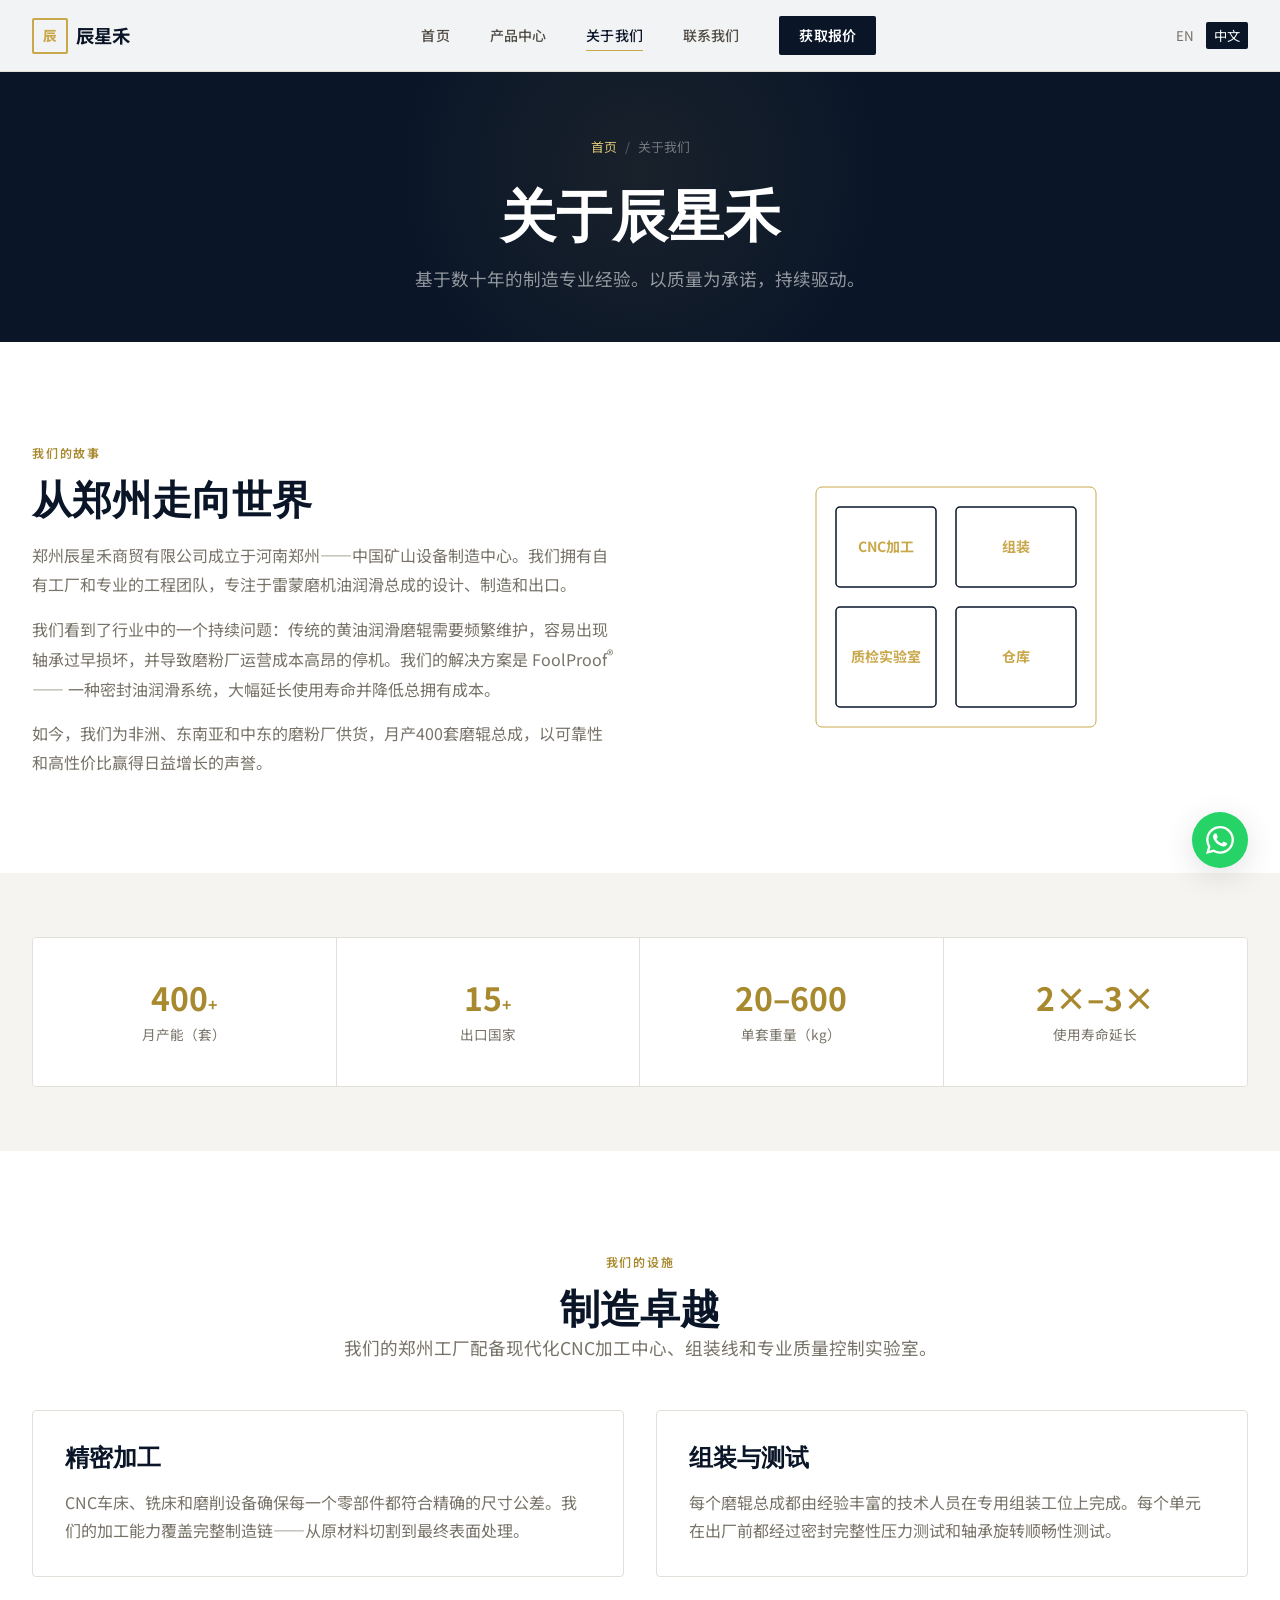
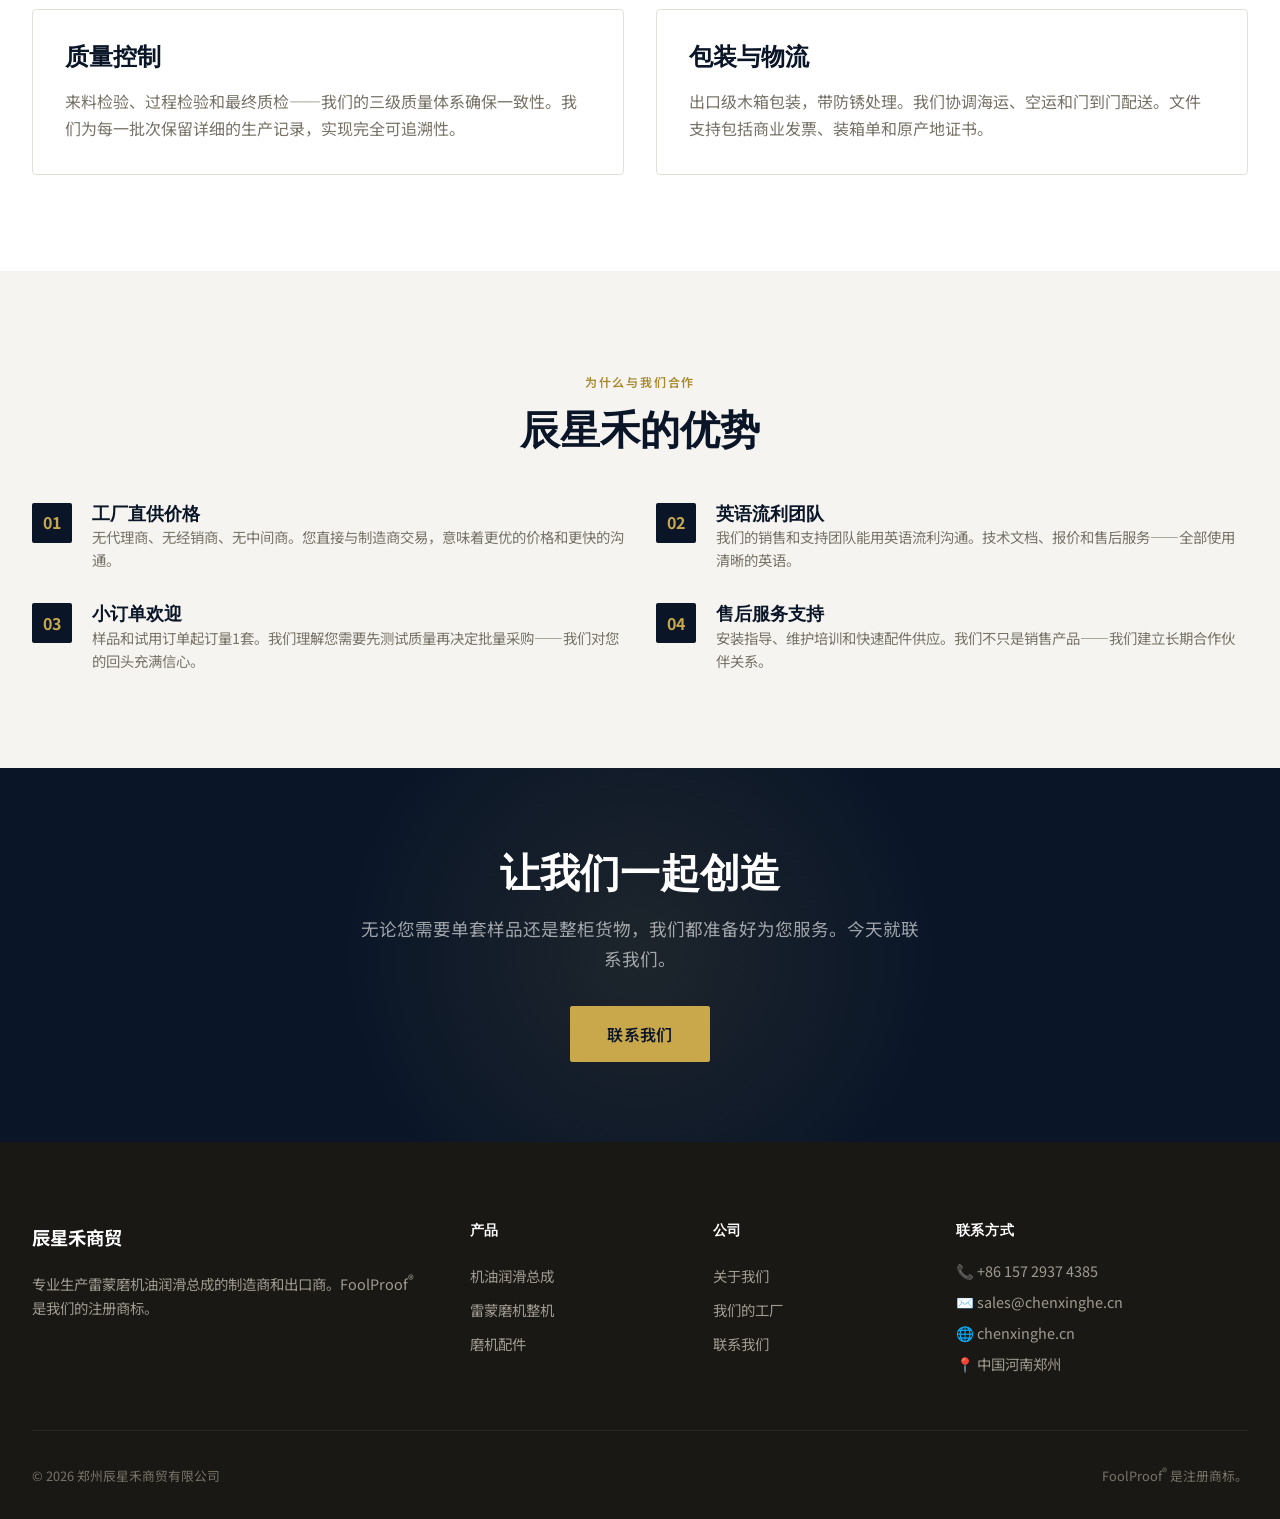
==== about-zh.html @ 680ea19e "Add Chinese versions (4 pages), fix product names, fix lang-switch links" ====
<!DOCTYPE html>
<html lang="zh-CN">
<head>
  <meta charset="UTF-8">
  <meta name="viewport" content="width=device-width, initial-scale=1.0">
  <meta name="description" content="关于郑州辰星禾商贸有限公司 — FoolProof®雷蒙磨机油润滑总成制造商。了解我们的工厂、质量控制和出口能力。">
  <meta name="keywords" content="雷蒙磨配件厂家中国,机油润滑总成工厂,郑州矿山设备">
  <link rel="canonical" href="https://chenxinghe.cn/about.html">
  <title>关于我们 — 郑州辰星禾商贸有限公司 | FoolProof® 制造商</title>
  <link rel="stylesheet" href="css/style.css">
  <link rel="preconnect" href="https://fonts.googleapis.com">
  <link href="https://fonts.googleapis.com/css2?family=Noto+Sans+SC:wght@400;500;600;700;800&display=swap" rel="stylesheet">
  <link rel="icon" type="image/svg+xml" href="data:image/svg+xml,%3Csvg xmlns='http://www.w3.org/2000/svg' viewBox='0 0 32 32'%3E%3Crect width='32' height='32' rx='4' fill='%230a1628'/%3E%3Ctext x='16' y='22' text-anchor='middle' fill='%23c9a84c' font-size='18' font-weight='bold'%3E%E8%BE%B0%3C/text%3E%3C/svg%3E">
  <style>
    body { font-family: 'Noto Sans SC', 'PingFang SC', 'Microsoft YaHei', sans-serif; }
  </style>
</head>
<body>

  <header class="header" id="header">
    <div class="container">
      <a href="index-zh.html" class="logo">
        <span class="logo-icon">辰</span>
        辰星禾
      </a>
      <nav class="nav" id="nav">
        <a href="index-zh.html">首页</a>
        <a href="products-zh.html">产品中心</a>
        <a href="about-zh.html" class="active">关于我们</a>
        <a href="contact-zh.html">联系我们</a>
        <a href="contact-zh.html" class="nav-cta">获取报价</a>
      </nav>
      <div class="lang-switch">
        <button onclick="location.href='about.html'">EN</button>
        <button class="active" onclick="location.href='about-zh.html'">中文</button>
      </div>
      <button class="mobile-toggle" id="mobileToggle" aria-label="菜单">
        <span></span><span></span><span></span>
      </button>
    </div>
  </header>

  <div class="mobile-nav" id="mobileNav">
    <a href="index-zh.html">首页</a>
    <a href="products-zh.html">产品中心</a>
    <a href="about-zh.html">关于我们</a>
    <a href="contact-zh.html">联系我们</a>
    <a href="contact-zh.html" style="color: var(--color-gold-dark); font-weight: 700;">获取报价 →</a>
  </div>

  <!-- Page Header -->
  <section class="page-header">
    <div class="container">
      <div class="breadcrumb">
        <a href="index-zh.html">首页</a> <span>/</span> 关于我们
      </div>
      <h1>关于辰星禾</h1>
      <p>基于数十年的制造专业经验。以质量为承诺，持续驱动。</p>
    </div>
  </section>

  <!-- Company Story -->
  <section class="section">
    <div class="container">
      <div class="grid grid-2 gap-12" style="align-items: center;">
        <div class="fade-in">
          <span class="section-label">我们的故事</span>
          <h2>从郑州走向世界</h2>
          <p style="color: var(--color-gray-500); line-height: 1.8; margin: 1rem 0;">
            郑州辰星禾商贸有限公司成立于河南郑州——中国矿山设备制造中心。我们拥有自有工厂和专业的工程团队，专注于雷蒙磨机油润滑总成的设计、制造和出口。
          </p>
          <p style="color: var(--color-gray-500); line-height: 1.8; margin-bottom: 1rem;">
            我们看到了行业中的一个持续问题：传统的黄油润滑磨辊需要频繁维护，容易出现轴承过早损坏，并导致磨粉厂运营成本高昂的停机。我们的解决方案是 FoolProof<sup>®</sup> —— 一种密封油润滑系统，大幅延长使用寿命并降低总拥有成本。
          </p>
          <p style="color: var(--color-gray-500); line-height: 1.8;">
            如今，我们为非洲、东南亚和中东的磨粉厂供货，月产400套磨辊总成，以可靠性和高性价比赢得日益增长的声誉。
          </p>
        </div>
        <div class="fade-in" style="display: flex; justify-content: center;">
          <svg width="360" height="320" viewBox="0 0 360 320" fill="none" xmlns="http://www.w3.org/2000/svg">
            <rect x="40" y="40" width="280" height="240" rx="6" stroke="#c9a84c" stroke-width="1" fill="none"/>
            <rect x="60" y="60" width="100" height="80" rx="4" stroke="#0a1628" stroke-width="1.5" fill="none"/>
            <rect x="180" y="60" width="120" height="80" rx="4" stroke="#0a1628" stroke-width="1.5" fill="none"/>
            <rect x="60" y="160" width="100" height="100" rx="4" stroke="#0a1628" stroke-width="1.5" fill="none"/>
            <rect x="180" y="160" width="120" height="100" rx="4" stroke="#0a1628" stroke-width="1.5" fill="none"/>
            <text x="110" y="105" text-anchor="middle" fill="#c9a84c" font-size="14" font-weight="700">CNC加工</text>
            <text x="240" y="105" text-anchor="middle" fill="#c9a84c" font-size="14" font-weight="700">组装</text>
            <text x="110" y="215" text-anchor="middle" fill="#c9a84c" font-size="14" font-weight="700">质检实验室</text>
            <text x="240" y="215" text-anchor="middle" fill="#c9a84c" font-size="14" font-weight="700">仓库</text>
          </svg>
        </div>
      </div>
    </div>
  </section>

  <!-- Stats -->
  <section style="background: var(--color-off-white); padding: 4rem 0;">
    <div class="container">
      <div class="about-stats">
        <div class="about-stat">
          <div class="number">400<span style="font-size: 1rem;">+</span></div>
          <div class="label">月产能（套）</div>
        </div>
        <div class="about-stat">
          <div class="number">15<span style="font-size: 1rem;">+</span></div>
          <div class="label">出口国家</div>
        </div>
        <div class="about-stat">
          <div class="number">20–600</div>
          <div class="label">单套重量（kg）</div>
        </div>
        <div class="about-stat">
          <div class="number">2×–3×</div>
          <div class="label">使用寿命延长</div>
        </div>
      </div>
    </div>
  </section>

  <!-- Factory -->
  <section class="section" id="factory">
    <div class="container">
      <div class="text-center" style="margin-bottom: 3rem;">
        <span class="section-label">我们的设施</span>
        <h2>制造卓越</h2>
        <p class="section-subtitle" style="margin: 0 auto;">
          我们的郑州工厂配备现代化CNC加工中心、组装线和专业质量控制实验室。
        </p>
      </div>
      <div class="grid grid-2 gap-8">
        <div class="fade-in" style="padding: 2rem; border: 1px solid var(--color-gray-200); border-radius: var(--radius-md);">
          <h3 style="margin-bottom: 1rem;">精密加工</h3>
          <p style="color: var(--color-gray-500); line-height: 1.7;">
            CNC车床、铣床和磨削设备确保每一个零部件都符合精确的尺寸公差。我们的加工能力覆盖完整制造链——从原材料切割到最终表面处理。
          </p>
        </div>
        <div class="fade-in" style="padding: 2rem; border: 1px solid var(--color-gray-200); border-radius: var(--radius-md);">
          <h3 style="margin-bottom: 1rem;">组装与测试</h3>
          <p style="color: var(--color-gray-500); line-height: 1.7;">
            每个磨辊总成都由经验丰富的技术人员在专用组装工位上完成。每个单元在出厂前都经过密封完整性压力测试和轴承旋转顺畅性测试。
          </p>
        </div>
        <div class="fade-in" style="padding: 2rem; border: 1px solid var(--color-gray-200); border-radius: var(--radius-md);">
          <h3 style="margin-bottom: 1rem;">质量控制</h3>
          <p style="color: var(--color-gray-500); line-height: 1.7;">
            来料检验、过程检验和最终质检——我们的三级质量体系确保一致性。我们为每一批次保留详细的生产记录，实现完全可追溯性。
          </p>
        </div>
        <div class="fade-in" style="padding: 2rem; border: 1px solid var(--color-gray-200); border-radius: var(--radius-md);">
          <h3 style="margin-bottom: 1rem;">包装与物流</h3>
          <p style="color: var(--color-gray-500); line-height: 1.7;">
            出口级木箱包装，带防锈处理。我们协调海运、空运和门到门配送。文件支持包括商业发票、装箱单和原产地证书。
          </p>
        </div>
      </div>
    </div>
  </section>

  <!-- Why Choose Us -->
  <section class="section" style="background: var(--color-off-white);">
    <div class="container">
      <div class="text-center" style="margin-bottom: 3rem;">
        <span class="section-label">为什么与我们合作</span>
        <h2>辰星禾的优势</h2>
      </div>
      <div class="grid grid-2 gap-8">
        <div style="display: flex; gap: 1.25rem; align-items: flex-start;" class="fade-in">
          <div style="flex-shrink: 0; width: 40px; height: 40px; background: var(--color-navy); color: var(--color-gold); display: flex; align-items: center; justify-content: center; font-weight: 700; border-radius: var(--radius-sm);">01</div>
          <div>
            <h4>工厂直供价格</h4>
            <p style="color: var(--color-gray-500); font-size: 0.9rem; line-height: 1.6;">无代理商、无经销商、无中间商。您直接与制造商交易，意味着更优的价格和更快的沟通。</p>
          </div>
        </div>
        <div style="display: flex; gap: 1.25rem; align-items: flex-start;" class="fade-in">
          <div style="flex-shrink: 0; width: 40px; height: 40px; background: var(--color-navy); color: var(--color-gold); display: flex; align-items: center; justify-content: center; font-weight: 700; border-radius: var(--radius-sm);">02</div>
          <div>
            <h4>英语流利团队</h4>
            <p style="color: var(--color-gray-500); font-size: 0.9rem; line-height: 1.6;">我们的销售和支持团队能用英语流利沟通。技术文档、报价和售后服务——全部使用清晰的英语。</p>
          </div>
        </div>
        <div style="display: flex; gap: 1.25rem; align-items: flex-start;" class="fade-in">
          <div style="flex-shrink: 0; width: 40px; height: 40px; background: var(--color-navy); color: var(--color-gold); display: flex; align-items: center; justify-content: center; font-weight: 700; border-radius: var(--radius-sm);">03</div>
          <div>
            <h4>小订单欢迎</h4>
            <p style="color: var(--color-gray-500); font-size: 0.9rem; line-height: 1.6;">样品和试用订单起订量1套。我们理解您需要先测试质量再决定批量采购——我们对您的回头充满信心。</p>
          </div>
        </div>
        <div style="display: flex; gap: 1.25rem; align-items: flex-start;" class="fade-in">
          <div style="flex-shrink: 0; width: 40px; height: 40px; background: var(--color-navy); color: var(--color-gold); display: flex; align-items: center; justify-content: center; font-weight: 700; border-radius: var(--radius-sm);">04</div>
          <div>
            <h4>售后服务支持</h4>
            <p style="color: var(--color-gray-500); font-size: 0.9rem; line-height: 1.6;">安装指导、维护培训和快速配件供应。我们不只是销售产品——我们建立长期合作伙伴关系。</p>
          </div>
        </div>
      </div>
    </div>
  </section>

  <!-- CTA -->
  <section class="cta-banner">
    <div class="container">
      <h2>让我们一起创造</h2>
      <p>无论您需要单套样品还是整柜货物，我们都准备好为您服务。今天就联系我们。</p>
      <a href="contact-zh.html" class="btn btn-primary btn-lg">联系我们</a>
    </div>
  </section>

  <!-- Footer -->
  <footer class="footer">
    <div class="container">
      <div class="footer-grid">
        <div class="footer-about">
          <div class="footer-logo">辰星禾商贸</div>
          <p>专业生产雷蒙磨机油润滑总成的制造商和出口商。FoolProof<sup>®</sup> 是我们的注册商标。</p>
        </div>
        <div>
          <h4>产品</h4>
          <a href="products-zh.html#roller-assembly">机油润滑总成</a>
          <a href="products-zh.html#complete-mill">雷蒙磨机整机</a>
          <a href="products-zh.html#spare-parts">磨机配件</a>
        </div>
        <div>
          <h4>公司</h4>
          <a href="about-zh.html">关于我们</a>
          <a href="about-zh.html#factory">我们的工厂</a>
          <a href="contact-zh.html">联系我们</a>
        </div>
        <div>
          <h4>联系方式</h4>
          <div class="footer-contact">
            <p>📞 +86 157 2937 4385</p>
            <p>✉️ sales@chenxinghe.cn</p>
            <p>🌐 chenxinghe.cn</p>
            <p>📍 中国河南郑州</p>
          </div>
        </div>
      </div>
      <div class="footer-bottom">
        <span>© 2026 郑州辰星禾商贸有限公司</span>
        <span>FoolProof<sup>®</sup> 是注册商标。</span>
      </div>
    </div>
  </footer>

  <a href="https://wa.me/8615729374385" class="whatsapp-float" target="_blank" rel="noopener" aria-label="WhatsApp咨询">
    <svg viewBox="0 0 24 24"><path d="M17.472 14.382c-.297-.149-1.758-.867-2.03-.967-.273-.099-.471-.148-.67.15-.197.297-.767.966-.94 1.164-.173.199-.347.223-.644.075-.297-.15-1.255-.463-2.39-1.475-.883-.788-1.48-1.761-1.653-2.059-.173-.297-.018-.458.13-.606.134-.133.298-.347.446-.52.149-.174.198-.298.298-.497.099-.198.05-.371-.025-.52-.075-.149-.669-1.612-.916-2.207-.242-.579-.487-.5-.669-.51-.173-.008-.371-.01-.57-.01-.198 0-.52.074-.792.372-.272.297-1.04 1.016-1.04 2.479 0 1.462 1.065 2.875 1.213 3.074.149.198 2.096 3.2 5.077 4.487.709.306 1.262.489 1.694.625.712.227 1.36.195 1.871.118.571-.085 1.758-.719 2.006-1.413.248-.694.248-1.289.173-1.413-.074-.124-.272-.198-.57-.347m-5.421 7.403h-.004a9.87 9.87 0 01-5.031-1.378l-.361-.214-3.741.982.998-3.648-.235-.374a9.86 9.86 0 01-1.51-5.26c.001-5.45 4.436-9.884 9.888-9.884 2.64 0 5.122 1.03 6.988 2.898a9.825 9.825 0 012.893 6.994c-.003 5.45-4.437 9.884-9.885 9.884m8.413-18.297A11.815 11.815 0 0012.05 0C5.495 0 .16 5.335.157 11.892c0 2.096.547 4.142 1.588 5.945L.057 24l6.305-1.654a11.882 11.882 0 005.683 1.448h.005c6.554 0 11.89-5.335 11.893-11.893a11.821 11.821 0 00-3.48-8.413z"/></svg>
  </a>

  <button class="back-to-top" id="backToTop" aria-label="返回顶部">
    <svg width="18" height="18" viewBox="0 0 24 24" fill="none" stroke="currentColor" stroke-width="2"><path d="M18 15l-6-6-6 6"/></svg>
  </button>

  <script src="js/main.js"></script>
</body>
</html>
---- css/style.css ----
/* ============================================================
   Chenxinghe Trading Co., Ltd. — FoolProof® Brand
   Industrial B2B Website — Global Stylesheet
   Design: Minimalist · Thin-line · Modern · Industrial
   ============================================================ */

/* --- CSS Custom Properties --- */
:root {
  --color-navy: #0a1628;
  --color-navy-light: #132038;
  --color-navy-mid: #1a2d4a;
  --color-gold: #c9a84c;
  --color-gold-light: #e0c878;
  --color-gold-dark: #a8892e;
  --color-white: #ffffff;
  --color-off-white: #f5f4f0;
  --color-gray-100: #f0eeea;
  --color-gray-200: #e2dfd9;
  --color-gray-300: #c4c0b7;
  --color-gray-400: #a09b91;
  --color-gray-500: #787368;
  --color-gray-600: #504c44;
  --color-gray-700: #3a3630;
  --color-gray-800: #26231e;
  --color-gray-900: #1a1814;
  --color-success: #2d6a4f;
  --color-error: #a12b2b;

  --font-sans: 'Inter', 'Segoe UI', system-ui, -apple-system, sans-serif;
  --font-display: 'Inter', 'Segoe UI', system-ui, -apple-system, sans-serif;

  --max-width: 1280px;
  --header-height: 72px;

  --radius-sm: 2px;
  --radius-md: 4px;
  --radius-lg: 8px;

  --shadow-sm: 0 1px 3px rgba(0,0,0,0.08);
  --shadow-md: 0 4px 16px rgba(0,0,0,0.10);
  --shadow-lg: 0 8px 32px rgba(0,0,0,0.12);

  --transition-fast: 150ms ease;
  --transition-base: 250ms ease;
  --transition-slow: 400ms ease;
}

/* --- Reset & Base --- */
*, *::before, *::after {
  margin: 0;
  padding: 0;
  box-sizing: border-box;
}

html {
  scroll-behavior: smooth;
  font-size: 16px;
  -webkit-font-smoothing: antialiased;
  -moz-osx-font-smoothing: grayscale;
}

body {
  font-family: var(--font-sans);
  color: var(--color-gray-800);
  background: var(--color-white);
  line-height: 1.7;
  overflow-x: hidden;
}

img {
  max-width: 100%;
  height: auto;
  display: block;
}

a {
  color: inherit;
  text-decoration: none;
  transition: color var(--transition-fast);
}

ul, ol {
  list-style: none;
}

button {
  cursor: pointer;
  font-family: inherit;
  border: none;
  background: none;
}

/* --- Typography --- */
h1, h2, h3, h4, h5, h6 {
  font-family: var(--font-display);
  font-weight: 600;
  line-height: 1.25;
  color: var(--color-navy);
}

h1 { font-size: clamp(2rem, 5vw, 3.5rem); }
h2 { font-size: clamp(1.5rem, 3.5vw, 2.5rem); }
h3 { font-size: clamp(1.15rem, 2.5vw, 1.5rem); }
h4 { font-size: 1.125rem; }

.section-label {
  display: inline-block;
  font-size: 0.75rem;
  font-weight: 600;
  letter-spacing: 0.15em;
  text-transform: uppercase;
  color: var(--color-gold-dark);
  margin-bottom: 0.75rem;
}

.section-title {
  margin-bottom: 1rem;
}

.section-subtitle {
  font-size: 1.1rem;
  color: var(--color-gray-500);
  max-width: 640px;
  line-height: 1.6;
}

/* --- Layout Utilities --- */
.container {
  width: 100%;
  max-width: var(--max-width);
  margin: 0 auto;
  padding: 0 2rem;
}

.section {
  padding: 6rem 0;
}

.section-narrow {
  padding: 4rem 0;
}

.flex { display: flex; }
.flex-col { flex-direction: column; }
.items-center { align-items: center; }
.justify-between { justify-content: space-between; }
.justify-center { justify-content: center; }
.gap-2 { gap: 0.5rem; }
.gap-4 { gap: 1rem; }
.gap-6 { gap: 1.5rem; }
.gap-8 { gap: 2rem; }
.gap-12 { gap: 3rem; }

.grid { display: grid; }
.grid-2 { grid-template-columns: repeat(2, 1fr); }
.grid-3 { grid-template-columns: repeat(3, 1fr); }
.grid-4 { grid-template-columns: repeat(4, 1fr); }

.text-center { text-align: center; }
.text-white { color: var(--color-white); }

/* --- Buttons --- */
.btn {
  display: inline-flex;
  align-items: center;
  gap: 0.5rem;
  padding: 0.75rem 1.75rem;
  font-size: 0.9rem;
  font-weight: 600;
  letter-spacing: 0.02em;
  border-radius: var(--radius-sm);
  transition: all var(--transition-base);
  line-height: 1.4;
  white-space: nowrap;
}

.btn-primary {
  background: var(--color-gold);
  color: var(--color-navy);
  border: 1px solid var(--color-gold);
}

.btn-primary:hover {
  background: var(--color-gold-dark);
  border-color: var(--color-gold-dark);
  color: var(--color-white);
}

.btn-outline {
  background: transparent;
  color: var(--color-white);
  border: 1px solid rgba(255,255,255,0.3);
}

.btn-outline:hover {
  background: var(--color-white);
  color: var(--color-navy);
  border-color: var(--color-white);
}

.btn-outline-dark {
  background: transparent;
  color: var(--color-navy);
  border: 1px solid var(--color-gray-300);
}

.btn-outline-dark:hover {
  background: var(--color-navy);
  color: var(--color-white);
  border-color: var(--color-navy);
}

.btn-lg {
  padding: 1rem 2.25rem;
  font-size: 1rem;
}

/* --- Header / Navigation --- */
.header {
  position: fixed;
  top: 0;
  left: 0;
  right: 0;
  z-index: 1000;
  height: var(--header-height);
  background: rgba(255,255,255,0.95);
  backdrop-filter: blur(12px);
  border-bottom: 1px solid var(--color-gray-200);
  transition: background var(--transition-base);
}

.header.scrolled {
  background: rgba(255,255,255,0.98);
  box-shadow: var(--shadow-sm);
}

.header .container {
  display: flex;
  align-items: center;
  justify-content: space-between;
  height: 100%;
}

.logo {
  display: flex;
  align-items: center;
  gap: 0.5rem;
  font-weight: 700;
  font-size: 1.15rem;
  color: var(--color-navy);
  letter-spacing: -0.01em;
}

.logo-icon {
  width: 36px;
  height: 36px;
  border: 2px solid var(--color-gold);
  border-radius: var(--radius-sm);
  display: flex;
  align-items: center;
  justify-content: center;
  color: var(--color-gold);
  font-weight: 800;
  font-size: 0.85rem;
}

.nav {
  display: flex;
  align-items: center;
  gap: 2.5rem;
}

.nav a {
  font-size: 0.875rem;
  font-weight: 500;
  color: var(--color-gray-600);
  letter-spacing: 0.01em;
  position: relative;
  padding: 0.25rem 0;
}

.nav a::after {
  content: '';
  position: absolute;
  bottom: 0;
  left: 0;
  width: 0;
  height: 1.5px;
  background: var(--color-gold);
  transition: width var(--transition-base);
}

.nav a:hover,
.nav a.active {
  color: var(--color-navy);
}

.nav a:hover::after,
.nav a.active::after {
  width: 100%;
}

.nav-cta {
  padding: 0.5rem 1.25rem !important;
  background: var(--color-navy) !important;
  color: var(--color-white) !important;
  border-radius: var(--radius-sm) !important;
  font-weight: 600 !important;
}

.nav-cta:hover {
  background: var(--color-gold) !important;
  color: var(--color-navy) !important;
}

.nav-cta::after { display: none !important; }

.mobile-toggle {
  display: none;
  flex-direction: column;
  gap: 5px;
  cursor: pointer;
  padding: 4px;
}

.mobile-toggle span {
  display: block;
  width: 24px;
  height: 2px;
  background: var(--color-navy);
  transition: all var(--transition-base);
}

/* --- Hero Section --- */
.hero {
  min-height: 100vh;
  display: flex;
  align-items: center;
  background: var(--color-navy);
  color: var(--color-white);
  position: relative;
  overflow: hidden;
  padding-top: var(--header-height);
}

.hero::before {
  content: '';
  position: absolute;
  top: -30%;
  right: -20%;
  width: 800px;
  height: 800px;
  background: radial-gradient(circle, rgba(201,168,76,0.08) 0%, transparent 70%);
  border-radius: 50%;
}

.hero::after {
  content: '';
  position: absolute;
  bottom: -10%;
  left: -10%;
  width: 500px;
  height: 500px;
  background: radial-gradient(circle, rgba(201,168,76,0.05) 0%, transparent 70%);
  border-radius: 50%;
}

.hero .container {
  position: relative;
  z-index: 1;
  display: grid;
  grid-template-columns: 1fr 1fr;
  gap: 4rem;
  align-items: center;
}

.hero-content {
  max-width: 600px;
}

.hero-badge {
  display: inline-flex;
  align-items: center;
  gap: 0.5rem;
  padding: 0.4rem 1rem;
  background: rgba(201,168,76,0.12);
  border: 1px solid rgba(201,168,76,0.25);
  border-radius: 50px;
  font-size: 0.8rem;
  font-weight: 500;
  color: var(--color-gold-light);
  margin-bottom: 1.5rem;
  letter-spacing: 0.03em;
}

.hero-badge .dot {
  width: 8px;
  height: 8px;
  background: var(--color-gold);
  border-radius: 50%;
  animation: pulse-dot 2s infinite;
}

@keyframes pulse-dot {
  0%, 100% { opacity: 1; }
  50% { opacity: 0.4; }
}

.hero h1 {
  color: var(--color-white);
  margin-bottom: 1.25rem;
  line-height: 1.15;
}

.hero h1 span {
  color: var(--color-gold);
}

.hero p {
  font-size: 1.1rem;
  color: rgba(255,255,255,0.65);
  margin-bottom: 2rem;
  line-height: 1.7;
  max-width: 520px;
}

.hero-actions {
  display: flex;
  gap: 1rem;
  flex-wrap: wrap;
}

.hero-visual {
  display: flex;
  align-items: center;
  justify-content: center;
}

.hero-stats {
  display: grid;
  grid-template-columns: repeat(3, 1fr);
  gap: 1.5rem;
  margin-top: 3rem;
  padding-top: 2rem;
  border-top: 1px solid rgba(255,255,255,0.08);
}

.stat-item {
  text-align: left;
}

.stat-number {
  font-size: 1.75rem;
  font-weight: 700;
  color: var(--color-gold);
  line-height: 1.2;
}

.stat-label {
  font-size: 0.8rem;
  color: rgba(255,255,255,0.5);
  margin-top: 0.25rem;
}

/* --- Product Card --- */
.product-card {
  background: var(--color-white);
  border: 1px solid var(--color-gray-200);
  border-radius: var(--radius-md);
  overflow: hidden;
  transition: all var(--transition-base);
}

.product-card:hover {
  border-color: var(--color-gold);
  box-shadow: var(--shadow-md);
  transform: translateY(-2px);
}

.product-card-image {
  height: 240px;
  background: var(--color-gray-100);
  display: flex;
  align-items: center;
  justify-content: center;
  position: relative;
  overflow: hidden;
}

.product-card-image .placeholder {
  color: var(--color-gray-400);
  font-size: 0.85rem;
  text-align: center;
  padding: 1rem;
}

.product-card-body {
  padding: 1.5rem;
}

.product-card-body h3 {
  font-size: 1.1rem;
  margin-bottom: 0.5rem;
}

.product-card-body p {
  font-size: 0.9rem;
  color: var(--color-gray-500);
  margin-bottom: 1rem;
  line-height: 1.6;
}

.product-tags {
  display: flex;
  gap: 0.5rem;
  flex-wrap: wrap;
  margin-bottom: 1rem;
}

.product-tag {
  font-size: 0.7rem;
  font-weight: 600;
  padding: 0.25rem 0.75rem;
  border: 1px solid var(--color-gray-200);
  border-radius: 50px;
  color: var(--color-gray-500);
  letter-spacing: 0.03em;
}

.product-link {
  font-size: 0.85rem;
  font-weight: 600;
  color: var(--color-gold-dark);
  display: inline-flex;
  align-items: center;
  gap: 0.35rem;
  transition: gap var(--transition-fast);
}

.product-link:hover {
  gap: 0.6rem;
  color: var(--color-navy);
}

/* --- Feature / Advantage Grid --- */
.advantage-grid {
  display: grid;
  grid-template-columns: repeat(4, 1fr);
  gap: 2rem;
}

.advantage-item {
  padding: 2rem 1.5rem;
  border: 1px solid var(--color-gray-200);
  border-radius: var(--radius-md);
  text-align: center;
  transition: all var(--transition-base);
}

.advantage-item:hover {
  border-color: var(--color-gold);
  background: rgba(201,168,76,0.03);
}

.advantage-icon {
  width: 56px;
  height: 56px;
  margin: 0 auto 1.25rem;
  display: flex;
  align-items: center;
  justify-content: center;
  border: 1.5px solid var(--color-gold);
  border-radius: var(--radius-sm);
  color: var(--color-gold-dark);
}

.advantage-icon svg {
  width: 28px;
  height: 28px;
}

.advantage-item h4 {
  margin-bottom: 0.5rem;
  font-size: 1rem;
}

.advantage-item p {
  font-size: 0.85rem;
  color: var(--color-gray-500);
  line-height: 1.6;
}

/* --- CTA Banner --- */
.cta-banner {
  background: var(--color-navy);
  color: var(--color-white);
  padding: 5rem 0;
  text-align: center;
  position: relative;
  overflow: hidden;
}

.cta-banner::before {
  content: '';
  position: absolute;
  top: 50%;
  left: 50%;
  transform: translate(-50%, -50%);
  width: 600px;
  height: 600px;
  background: radial-gradient(circle, rgba(201,168,76,0.1) 0%, transparent 70%);
  border-radius: 50%;
}

.cta-banner .container {
  position: relative;
  z-index: 1;
}

.cta-banner h2 {
  color: var(--color-white);
  margin-bottom: 1rem;
}

.cta-banner p {
  color: rgba(255,255,255,0.6);
  font-size: 1.1rem;
  margin-bottom: 2rem;
  max-width: 560px;
  margin-left: auto;
  margin-right: auto;
}

/* --- Footer --- */
.footer {
  background: var(--color-gray-900);
  color: var(--color-gray-400);
  padding: 5rem 0 2rem;
  font-size: 0.9rem;
}

.footer-grid {
  display: grid;
  grid-template-columns: 2fr 1fr 1fr 1.5fr;
  gap: 3rem;
  margin-bottom: 3rem;
}

.footer h4 {
  color: var(--color-white);
  font-size: 0.85rem;
  font-weight: 600;
  letter-spacing: 0.05em;
  text-transform: uppercase;
  margin-bottom: 1.25rem;
}

.footer a {
  color: var(--color-gray-400);
  display: block;
  padding: 0.3rem 0;
  transition: color var(--transition-fast);
}

.footer a:hover {
  color: var(--color-gold-light);
}

.footer-logo {
  font-size: 1.15rem;
  font-weight: 700;
  color: var(--color-white);
  margin-bottom: 1rem;
}

.footer-about p {
  line-height: 1.7;
  margin-bottom: 1rem;
}

.footer-contact p {
  margin-bottom: 0.4rem;
  display: flex;
  align-items: center;
  gap: 0.5rem;
}

.footer-bottom {
  padding-top: 2rem;
  border-top: 1px solid rgba(255,255,255,0.06);
  display: flex;
  justify-content: space-between;
  align-items: center;
  font-size: 0.8rem;
  color: var(--color-gray-500);
}

/* --- Page Header (inner pages) --- */
.page-header {
  padding: calc(var(--header-height) + 4rem) 0 3rem;
  background: var(--color-navy);
  color: var(--color-white);
  text-align: center;
  position: relative;
  overflow: hidden;
}

.page-header::before {
  content: '';
  position: absolute;
  top: 50%;
  left: 50%;
  transform: translate(-50%, -50%);
  width: 500px;
  height: 500px;
  background: radial-gradient(circle, rgba(201,168,76,0.08) 0%, transparent 70%);
  border-radius: 50%;
}

.page-header .container {
  position: relative;
  z-index: 1;
}

.page-header h1 {
  color: var(--color-white);
  margin-bottom: 0.75rem;
}

.page-header p {
  color: rgba(255,255,255,0.55);
  font-size: 1.1rem;
  max-width: 560px;
  margin: 0 auto;
}

.breadcrumb {
  display: flex;
  gap: 0.5rem;
  align-items: center;
  justify-content: center;
  font-size: 0.8rem;
  color: rgba(255,255,255,0.4);
  margin-bottom: 1.5rem;
}

.breadcrumb a {
  color: var(--color-gold-light);
}

.breadcrumb span {
  color: rgba(255,255,255,0.3);
}

/* --- Product Detail Page --- */
.product-hero {
  display: grid;
  grid-template-columns: 1fr 1fr;
  gap: 4rem;
  align-items: start;
}

.product-gallery {
  background: var(--color-gray-100);
  border-radius: var(--radius-md);
  height: 420px;
  display: flex;
  align-items: center;
  justify-content: center;
  border: 1px solid var(--color-gray-200);
}

.product-info h1 {
  margin-bottom: 0.75rem;
}

.product-info .price-range {
  font-size: 1.5rem;
  font-weight: 700;
  color: var(--color-gold-dark);
  margin-bottom: 1.25rem;
}

.product-info .desc {
  color: var(--color-gray-500);
  line-height: 1.7;
  margin-bottom: 1.5rem;
}

/* --- Specs Table --- */
.specs-table {
  width: 100%;
  border-collapse: collapse;
  font-size: 0.9rem;
}

.specs-table tr {
  border-bottom: 1px solid var(--color-gray-200);
}

.specs-table td {
  padding: 0.85rem 0;
}

.specs-table td:first-child {
  font-weight: 600;
  color: var(--color-navy);
  width: 200px;
}

.specs-table td:last-child {
  color: var(--color-gray-500);
}

/* --- About Page --- */
.about-stats {
  display: grid;
  grid-template-columns: repeat(4, 1fr);
  gap: 0;
  border: 1px solid var(--color-gray-200);
  border-radius: var(--radius-md);
  overflow: hidden;
}

.about-stat {
  padding: 2.5rem 1.5rem;
  text-align: center;
  border-right: 1px solid var(--color-gray-200);
  background: var(--color-white);
}

.about-stat:last-child {
  border-right: none;
}

.about-stat .number {
  font-size: 2rem;
  font-weight: 700;
  color: var(--color-gold-dark);
  line-height: 1.2;
}

.about-stat .label {
  font-size: 0.85rem;
  color: var(--color-gray-500);
  margin-top: 0.4rem;
}

/* --- Contact Page --- */
.contact-grid {
  display: grid;
  grid-template-columns: 1fr 1fr;
  gap: 4rem;
}

.contact-info-item {
  display: flex;
  gap: 1rem;
  margin-bottom: 2rem;
}

.contact-info-icon {
  flex-shrink: 0;
  width: 48px;
  height: 48px;
  border: 1.5px solid var(--color-gold);
  border-radius: var(--radius-sm);
  display: flex;
  align-items: center;
  justify-content: center;
  color: var(--color-gold-dark);
}

.contact-info-text h4 {
  margin-bottom: 0.3rem;
}

.contact-info-text p {
  color: var(--color-gray-500);
  font-size: 0.9rem;
}

/* --- Form --- */
.form-group {
  margin-bottom: 1.25rem;
}

.form-label {
  display: block;
  font-size: 0.8rem;
  font-weight: 600;
  color: var(--color-navy);
  margin-bottom: 0.4rem;
  letter-spacing: 0.03em;
}

.form-input,
.form-textarea,
.form-select {
  width: 100%;
  padding: 0.8rem 1rem;
  font-size: 0.9rem;
  font-family: inherit;
  border: 1px solid var(--color-gray-200);
  border-radius: var(--radius-sm);
  background: var(--color-white);
  color: var(--color-gray-800);
  transition: border-color var(--transition-fast);
  outline: none;
}

.form-input:focus,
.form-textarea:focus,
.form-select:focus {
  border-color: var(--color-gold);
  box-shadow: 0 0 0 3px rgba(201,168,76,0.08);
}

.form-textarea {
  resize: vertical;
  min-height: 140px;
}

.form-select {
  appearance: none;
  background-image: url("data:image/svg+xml,%3Csvg xmlns='http://www.w3.org/2000/svg' width='12' height='12' viewBox='0 0 12 12'%3E%3Cpath d='M6 8L1 3h10z' fill='%23787368'/%3E%3C/svg%3E");
  background-repeat: no-repeat;
  background-position: right 1rem center;
  padding-right: 2.5rem;
}

.form-submit {
  width: 100%;
  padding: 0.9rem;
  font-size: 1rem;
  font-weight: 600;
  background: var(--color-navy);
  color: var(--color-white);
  border-radius: var(--radius-sm);
  transition: background var(--transition-fast);
  letter-spacing: 0.02em;
}

.form-submit:hover {
  background: var(--color-gold);
  color: var(--color-navy);
}

/* --- Trust Bar --- */
.trust-bar {
  background: var(--color-off-white);
  padding: 2.5rem 0;
  border-top: 1px solid var(--color-gray-200);
  border-bottom: 1px solid var(--color-gray-200);
}

.trust-grid {
  display: grid;
  grid-template-columns: repeat(4, 1fr);
  gap: 2rem;
  text-align: center;
}

.trust-item .icon {
  font-size: 1.5rem;
  margin-bottom: 0.5rem;
  color: var(--color-gold-dark);
}

.trust-item h4 {
  font-size: 0.9rem;
  margin-bottom: 0.25rem;
}

.trust-item p {
  font-size: 0.8rem;
  color: var(--color-gray-500);
}

/* --- Mobile Nav --- */
.mobile-nav {
  display: none;
  position: fixed;
  top: var(--header-height);
  left: 0;
  right: 0;
  bottom: 0;
  background: var(--color-white);
  z-index: 999;
  padding: 2rem;
  flex-direction: column;
  gap: 1.5rem;
  overflow-y: auto;
}

.mobile-nav.active {
  display: flex;
}

.mobile-nav a {
  font-size: 1.15rem;
  font-weight: 500;
  color: var(--color-navy);
  padding: 0.5rem 0;
  border-bottom: 1px solid var(--color-gray-100);
}

/* --- Language Switcher --- */
.lang-switch {
  display: flex;
  gap: 0.25rem;
  font-size: 0.8rem;
  font-weight: 600;
}

.lang-switch button {
  padding: 0.25rem 0.5rem;
  border-radius: var(--radius-sm);
  color: var(--color-gray-500);
  transition: all var(--transition-fast);
}

.lang-switch button.active {
  background: var(--color-navy);
  color: var(--color-white);
}

/* --- WhatsApp Float --- */
.whatsapp-float {
  position: fixed;
  bottom: 2rem;
  right: 2rem;
  z-index: 900;
  width: 56px;
  height: 56px;
  background: #25D366;
  border-radius: 50%;
  display: flex;
  align-items: center;
  justify-content: center;
  box-shadow: var(--shadow-lg);
  transition: transform var(--transition-base);
}

.whatsapp-float:hover {
  transform: scale(1.1);
}

.whatsapp-float svg {
  width: 28px;
  height: 28px;
  fill: white;
}

/* --- Back to Top --- */
.back-to-top {
  position: fixed;
  bottom: 7rem;
  right: 2rem;
  z-index: 899;
  width: 44px;
  height: 44px;
  background: var(--color-white);
  border: 1px solid var(--color-gray-200);
  border-radius: 50%;
  display: flex;
  align-items: center;
  justify-content: center;
  opacity: 0;
  pointer-events: none;
  transition: all var(--transition-base);
  box-shadow: var(--shadow-sm);
}

.back-to-top.visible {
  opacity: 1;
  pointer-events: auto;
}

.back-to-top:hover {
  background: var(--color-navy);
  border-color: var(--color-navy);
  color: var(--color-white);
}

/* --- Animations --- */
.fade-in {
  opacity: 0;
  transform: translateY(24px);
  transition: opacity 0.6s ease, transform 0.6s ease;
}

.fade-in.visible {
  opacity: 1;
  transform: translateY(0);
}

/* --- Responsive --- */
@media (max-width: 1024px) {
  .hero .container {
    grid-template-columns: 1fr;
    gap: 3rem;
  }

  .hero-visual {
    display: none;
  }

  .hero-stats {
    grid-template-columns: repeat(3, 1fr);
  }

  .advantage-grid {
    grid-template-columns: repeat(2, 1fr);
    gap: 1.5rem;
  }

  .footer-grid {
    grid-template-columns: 1fr 1fr;
    gap: 2rem;
  }

  .about-stats {
    grid-template-columns: repeat(2, 1fr);
  }

  .about-stat {
    border-bottom: 1px solid var(--color-gray-200);
  }

  .product-hero,
  .contact-grid {
    grid-template-columns: 1fr;
    gap: 2rem;
  }

  .trust-grid {
    grid-template-columns: repeat(2, 1fr);
    gap: 1.5rem;
  }
}

@media (max-width: 768px) {
  :root {
    --header-height: 64px;
  }

  .container {
    padding: 0 1.25rem;
  }

  .section {
    padding: 4rem 0;
  }

  .nav {
    display: none;
  }

  .mobile-toggle {
    display: flex;
  }

  .hero {
    min-height: auto;
    padding: calc(var(--header-height) + 3rem) 0 3rem;
  }

  .hero h1 {
    font-size: 1.75rem;
  }

  .hero p {
    font-size: 1rem;
  }

  .hero-stats {
    grid-template-columns: repeat(3, 1fr);
    gap: 1rem;
    margin-top: 2rem;
    padding-top: 1.5rem;
  }

  .stat-number {
    font-size: 1.35rem;
  }

  .stat-label {
    font-size: 0.7rem;
  }

  .hero-actions {
    flex-direction: column;
  }

  .hero-actions .btn {
    text-align: center;
    justify-content: center;
  }

  .advantage-grid {
    grid-template-columns: 1fr;
  }

  .footer-grid {
    grid-template-columns: 1fr;
  }

  .grid-2, .grid-3, .grid-4 {
    grid-template-columns: 1fr;
  }

  .about-stats {
    grid-template-columns: repeat(2, 1fr);
  }

  .trust-grid {
    grid-template-columns: 1fr 1fr;
  }

  .footer-bottom {
    flex-direction: column;
    gap: 0.75rem;
    text-align: center;
  }

  .whatsapp-float {
    bottom: 1.25rem;
    right: 1.25rem;
  }

  .back-to-top {
    bottom: 6rem;
    right: 1.25rem;
  }
}

@media (max-width: 480px) {
  .hero-stats {
    grid-template-columns: 1fr;
    gap: 0.75rem;
  }

  .about-stats {
    grid-template-columns: 1fr;
  }

  .trust-grid {
    grid-template-columns: 1fr;
  }
}
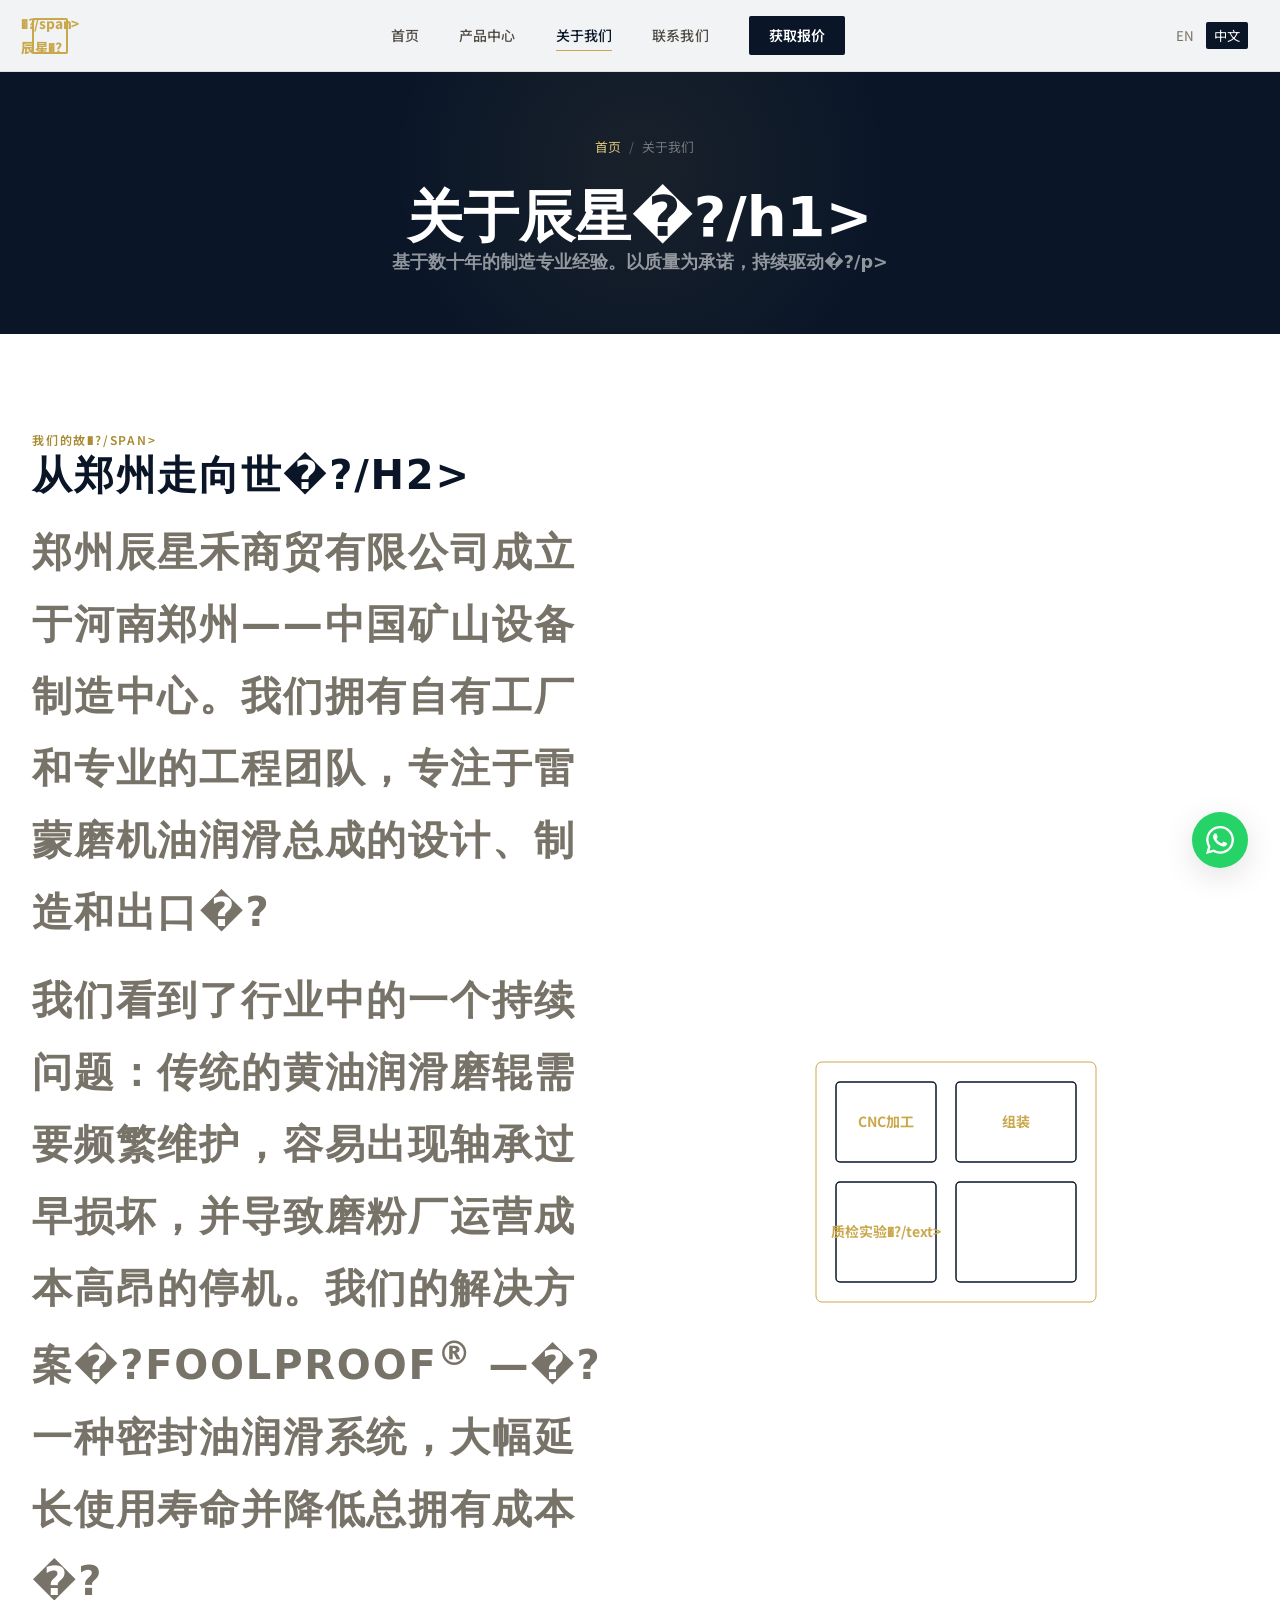
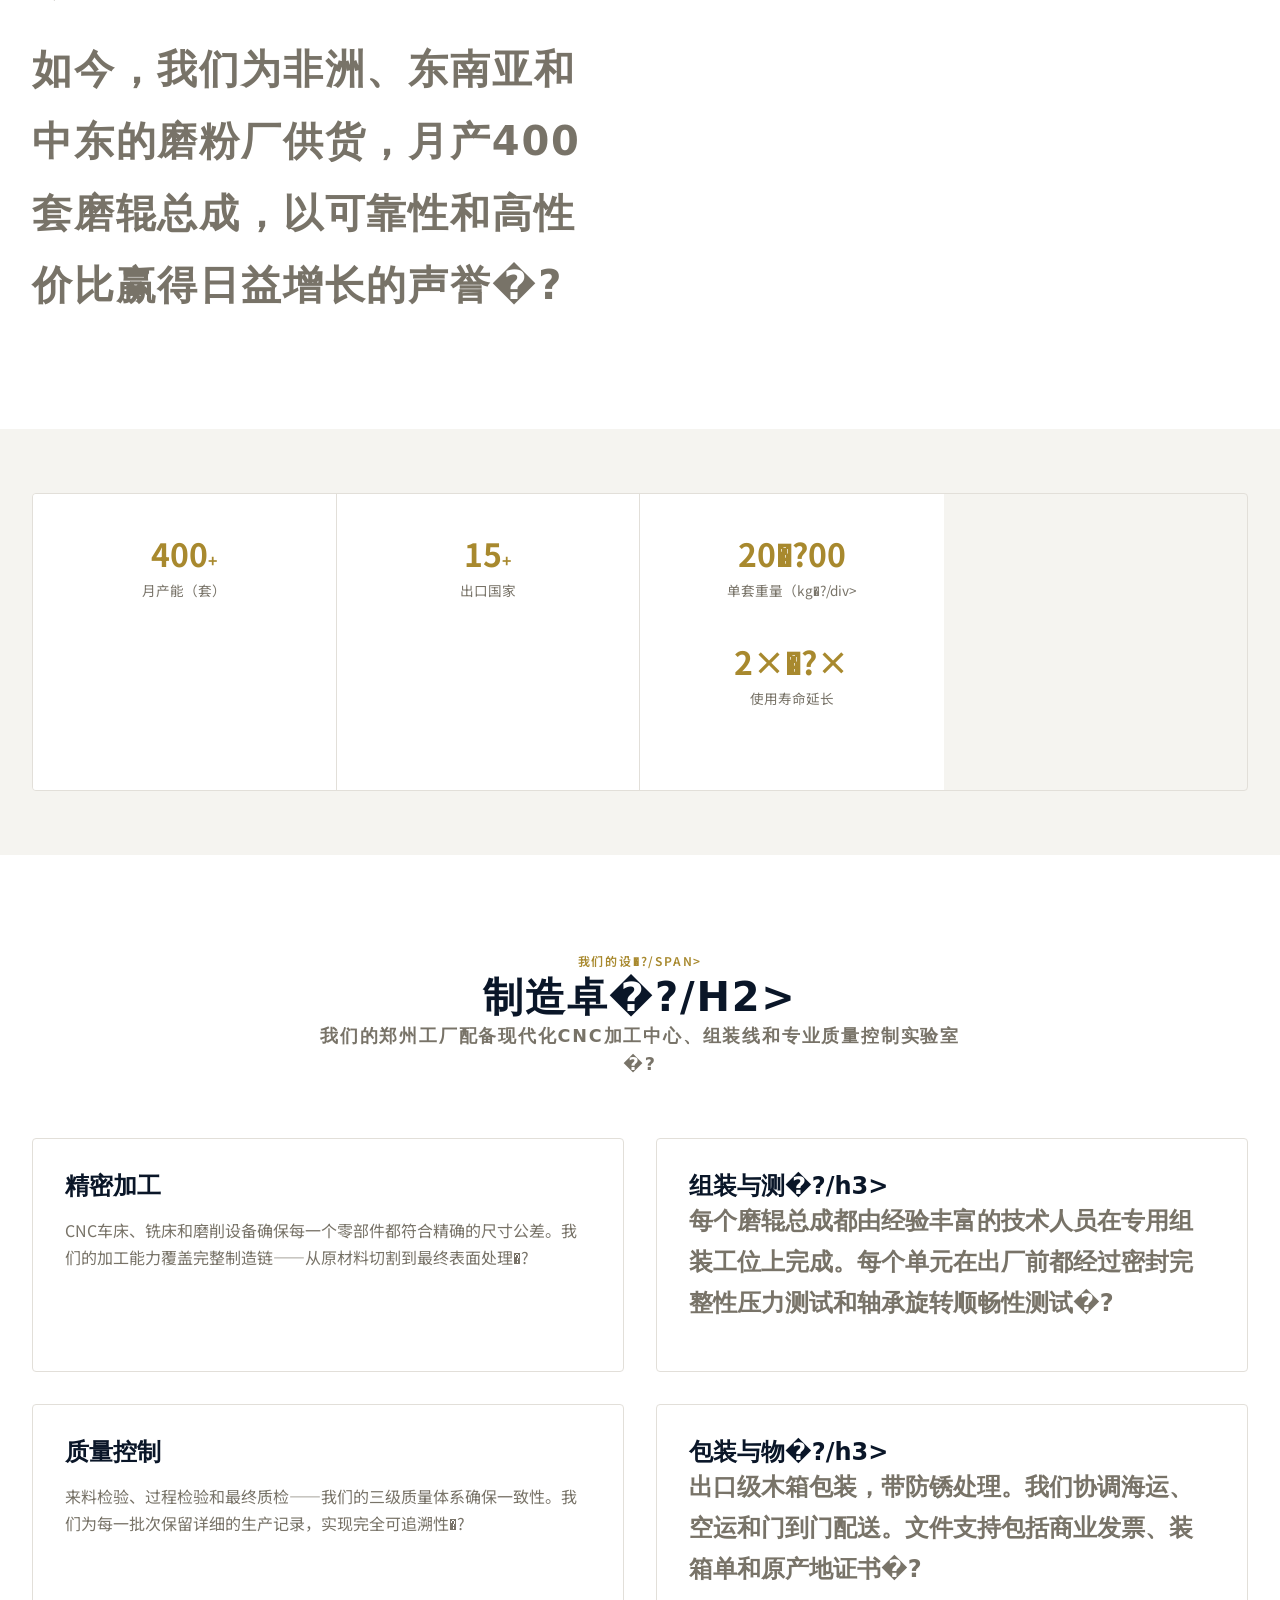
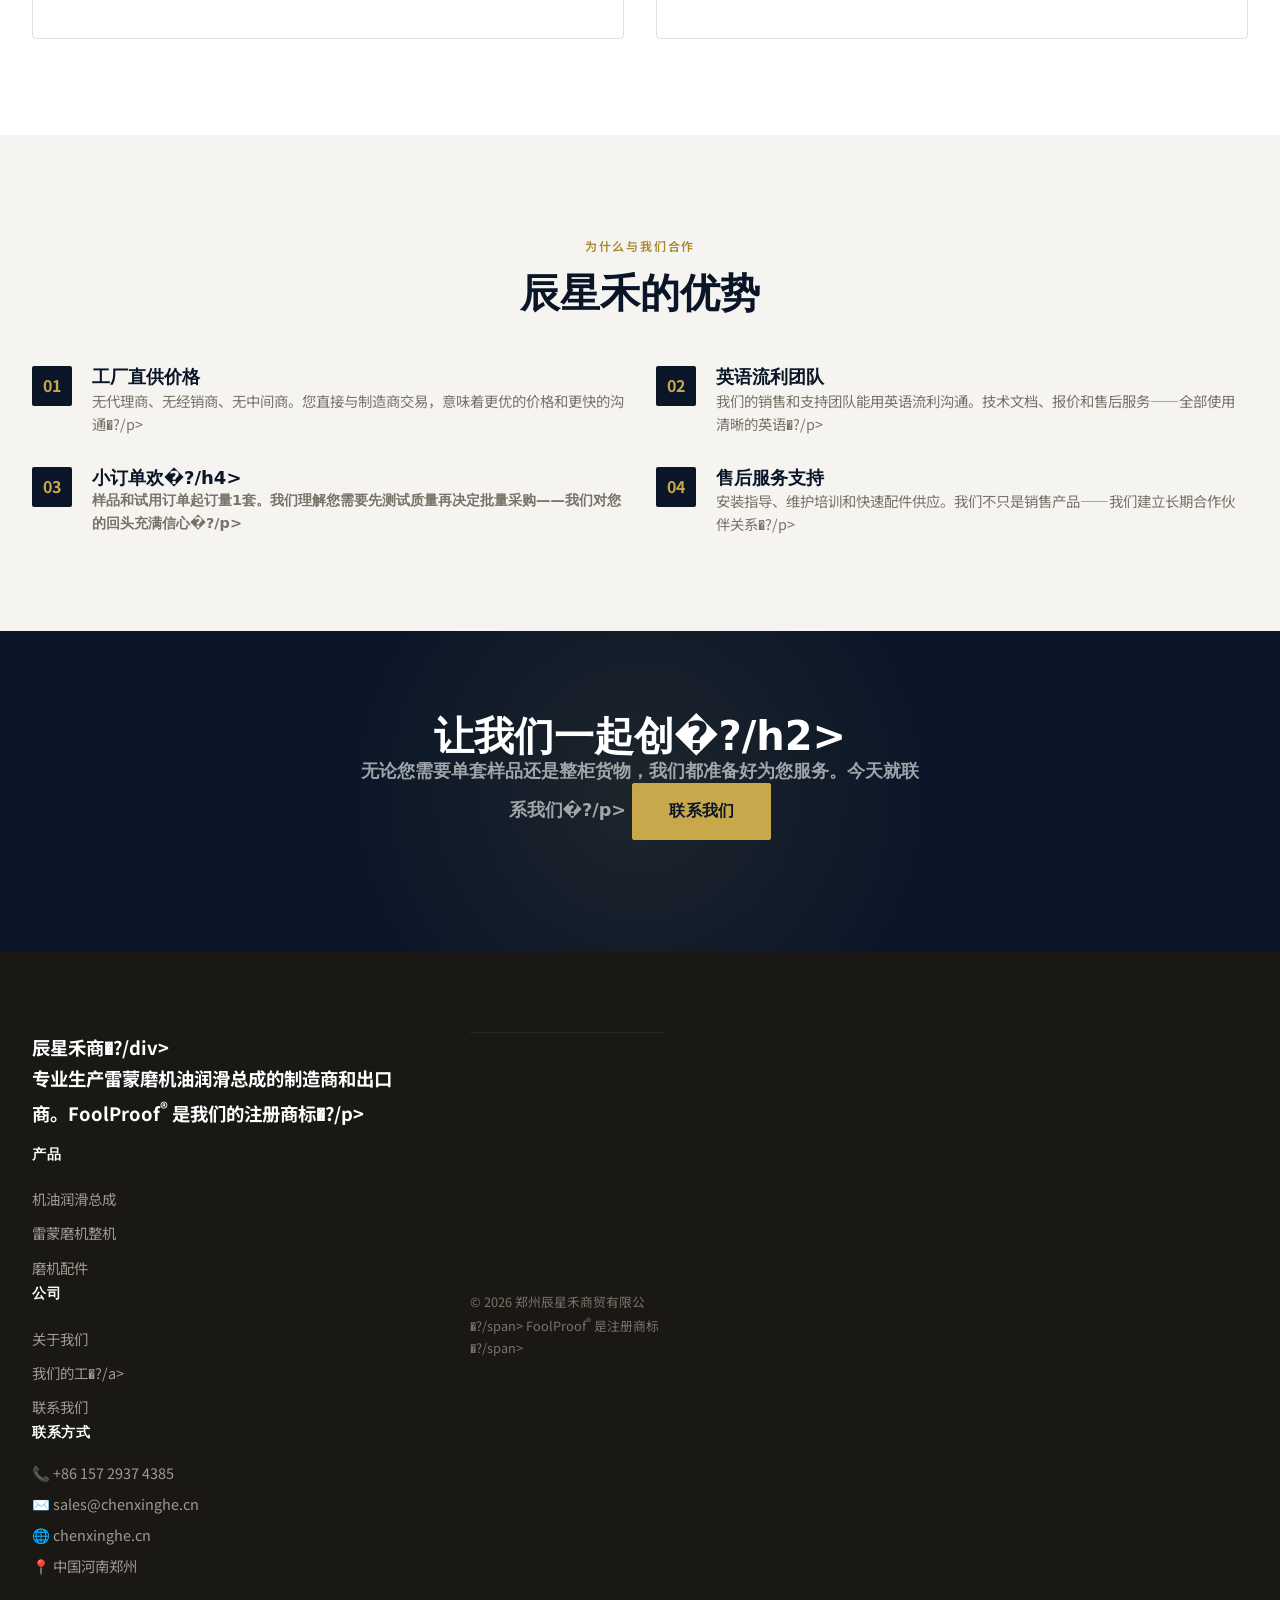
==== commit af78715e: "Add lightbox zoom, processed product images, update all pages" ====
--- a/about-zh.html
+++ b/about-zh.html
@@ -3,10 +3,10 @@
 <head>
   <meta charset="UTF-8">
   <meta name="viewport" content="width=device-width, initial-scale=1.0">
-  <meta name="description" content="关于郑州辰星禾商贸有限公司 — FoolProof®雷蒙磨机油润滑总成制造商。了解我们的工厂、质量控制和出口能力。">
-  <meta name="keywords" content="雷蒙磨配件厂家中国,机油润滑总成工厂,郑州矿山设备">
+  <meta name="description" content="关于郑州辰星禾商贸有限公�?�?FoolProof®雷蒙磨机油润滑总成制造商。了解我们的工厂、质量控制和出口能力�?>
+  <meta name="keywords" content="雷蒙磨配件厂家中�?机油润滑总成工厂,郑州矿山设备">
   <link rel="canonical" href="https://chenxinghe.cn/about.html">
-  <title>关于我们 — 郑州辰星禾商贸有限公司 | FoolProof® 制造商</title>
+  <title>关于我们 �?郑州辰星禾商贸有限公�?| FoolProof® 制造商</title>
   <link rel="stylesheet" href="css/style.css">
   <link rel="preconnect" href="https://fonts.googleapis.com">
   <link href="https://fonts.googleapis.com/css2?family=Noto+Sans+SC:wght@400;500;600;700;800&display=swap" rel="stylesheet">
@@ -20,9 +20,8 @@
   <header class="header" id="header">
     <div class="container">
       <a href="index-zh.html" class="logo">
-        <span class="logo-icon">辰</span>
-        辰星禾
-      </a>
+        <span class="logo-icon">�?/span>
+        辰星�?      </a>
       <nav class="nav" id="nav">
         <a href="index-zh.html">首页</a>
         <a href="products-zh.html">产品中心</a>
@@ -45,7 +44,7 @@
     <a href="products-zh.html">产品中心</a>
     <a href="about-zh.html">关于我们</a>
     <a href="contact-zh.html">联系我们</a>
-    <a href="contact-zh.html" style="color: var(--color-gold-dark); font-weight: 700;">获取报价 →</a>
+    <a href="contact-zh.html" style="color: var(--color-gold-dark); font-weight: 700;">获取报价 �?/a>
   </div>
 
   <!-- Page Header -->
@@ -54,8 +53,8 @@
       <div class="breadcrumb">
         <a href="index-zh.html">首页</a> <span>/</span> 关于我们
       </div>
-      <h1>关于辰星禾</h1>
-      <p>基于数十年的制造专业经验。以质量为承诺，持续驱动。</p>
+      <h1>关于辰星�?/h1>
+      <p>基于数十年的制造专业经验。以质量为承诺，持续驱动�?/p>
     </div>
   </section>
 
@@ -64,17 +63,14 @@
     <div class="container">
       <div class="grid grid-2 gap-12" style="align-items: center;">
         <div class="fade-in">
-          <span class="section-label">我们的故事</span>
-          <h2>从郑州走向世界</h2>
+          <span class="section-label">我们的故�?/span>
+          <h2>从郑州走向世�?/h2>
           <p style="color: var(--color-gray-500); line-height: 1.8; margin: 1rem 0;">
-            郑州辰星禾商贸有限公司成立于河南郑州——中国矿山设备制造中心。我们拥有自有工厂和专业的工程团队，专注于雷蒙磨机油润滑总成的设计、制造和出口。
-          </p>
+            郑州辰星禾商贸有限公司成立于河南郑州——中国矿山设备制造中心。我们拥有自有工厂和专业的工程团队，专注于雷蒙磨机油润滑总成的设计、制造和出口�?          </p>
           <p style="color: var(--color-gray-500); line-height: 1.8; margin-bottom: 1rem;">
-            我们看到了行业中的一个持续问题：传统的黄油润滑磨辊需要频繁维护，容易出现轴承过早损坏，并导致磨粉厂运营成本高昂的停机。我们的解决方案是 FoolProof<sup>®</sup> —— 一种密封油润滑系统，大幅延长使用寿命并降低总拥有成本。
-          </p>
+            我们看到了行业中的一个持续问题：传统的黄油润滑磨辊需要频繁维护，容易出现轴承过早损坏，并导致磨粉厂运营成本高昂的停机。我们的解决方案�?FoolProof<sup>®</sup> —�?一种密封油润滑系统，大幅延长使用寿命并降低总拥有成本�?          </p>
           <p style="color: var(--color-gray-500); line-height: 1.8;">
-            如今，我们为非洲、东南亚和中东的磨粉厂供货，月产400套磨辊总成，以可靠性和高性价比赢得日益增长的声誉。
-          </p>
+            如今，我们为非洲、东南亚和中东的磨粉厂供货，月产400套磨辊总成，以可靠性和高性价比赢得日益增长的声誉�?          </p>
         </div>
         <div class="fade-in" style="display: flex; justify-content: center;">
           <svg width="360" height="320" viewBox="0 0 360 320" fill="none" xmlns="http://www.w3.org/2000/svg">
@@ -85,7 +81,7 @@
             <rect x="180" y="160" width="120" height="100" rx="4" stroke="#0a1628" stroke-width="1.5" fill="none"/>
             <text x="110" y="105" text-anchor="middle" fill="#c9a84c" font-size="14" font-weight="700">CNC加工</text>
             <text x="240" y="105" text-anchor="middle" fill="#c9a84c" font-size="14" font-weight="700">组装</text>
-            <text x="110" y="215" text-anchor="middle" fill="#c9a84c" font-size="14" font-weight="700">质检实验室</text>
+            <text x="110" y="215" text-anchor="middle" fill="#c9a84c" font-size="14" font-weight="700">质检实验�?/text>
             <text x="240" y="215" text-anchor="middle" fill="#c9a84c" font-size="14" font-weight="700">仓库</text>
           </svg>
         </div>
@@ -106,11 +102,11 @@
           <div class="label">出口国家</div>
         </div>
         <div class="about-stat">
-          <div class="number">20–600</div>
-          <div class="label">单套重量（kg）</div>
-        </div>
-        <div class="about-stat">
-          <div class="number">2×–3×</div>
+          <div class="number">20�?00</div>
+          <div class="label">单套重量（kg�?/div>
+        </div>
+        <div class="about-stat">
+          <div class="number">2×�?×</div>
           <div class="label">使用寿命延长</div>
         </div>
       </div>
@@ -121,36 +117,31 @@
   <section class="section" id="factory">
     <div class="container">
       <div class="text-center" style="margin-bottom: 3rem;">
-        <span class="section-label">我们的设施</span>
-        <h2>制造卓越</h2>
+        <span class="section-label">我们的设�?/span>
+        <h2>制造卓�?/h2>
         <p class="section-subtitle" style="margin: 0 auto;">
-          我们的郑州工厂配备现代化CNC加工中心、组装线和专业质量控制实验室。
-        </p>
+          我们的郑州工厂配备现代化CNC加工中心、组装线和专业质量控制实验室�?        </p>
       </div>
       <div class="grid grid-2 gap-8">
         <div class="fade-in" style="padding: 2rem; border: 1px solid var(--color-gray-200); border-radius: var(--radius-md);">
           <h3 style="margin-bottom: 1rem;">精密加工</h3>
           <p style="color: var(--color-gray-500); line-height: 1.7;">
-            CNC车床、铣床和磨削设备确保每一个零部件都符合精确的尺寸公差。我们的加工能力覆盖完整制造链——从原材料切割到最终表面处理。
-          </p>
-        </div>
-        <div class="fade-in" style="padding: 2rem; border: 1px solid var(--color-gray-200); border-radius: var(--radius-md);">
-          <h3 style="margin-bottom: 1rem;">组装与测试</h3>
-          <p style="color: var(--color-gray-500); line-height: 1.7;">
-            每个磨辊总成都由经验丰富的技术人员在专用组装工位上完成。每个单元在出厂前都经过密封完整性压力测试和轴承旋转顺畅性测试。
-          </p>
+            CNC车床、铣床和磨削设备确保每一个零部件都符合精确的尺寸公差。我们的加工能力覆盖完整制造链——从原材料切割到最终表面处理�?          </p>
+        </div>
+        <div class="fade-in" style="padding: 2rem; border: 1px solid var(--color-gray-200); border-radius: var(--radius-md);">
+          <h3 style="margin-bottom: 1rem;">组装与测�?/h3>
+          <p style="color: var(--color-gray-500); line-height: 1.7;">
+            每个磨辊总成都由经验丰富的技术人员在专用组装工位上完成。每个单元在出厂前都经过密封完整性压力测试和轴承旋转顺畅性测试�?          </p>
         </div>
         <div class="fade-in" style="padding: 2rem; border: 1px solid var(--color-gray-200); border-radius: var(--radius-md);">
           <h3 style="margin-bottom: 1rem;">质量控制</h3>
           <p style="color: var(--color-gray-500); line-height: 1.7;">
-            来料检验、过程检验和最终质检——我们的三级质量体系确保一致性。我们为每一批次保留详细的生产记录，实现完全可追溯性。
-          </p>
-        </div>
-        <div class="fade-in" style="padding: 2rem; border: 1px solid var(--color-gray-200); border-radius: var(--radius-md);">
-          <h3 style="margin-bottom: 1rem;">包装与物流</h3>
-          <p style="color: var(--color-gray-500); line-height: 1.7;">
-            出口级木箱包装，带防锈处理。我们协调海运、空运和门到门配送。文件支持包括商业发票、装箱单和原产地证书。
-          </p>
+            来料检验、过程检验和最终质检——我们的三级质量体系确保一致性。我们为每一批次保留详细的生产记录，实现完全可追溯性�?          </p>
+        </div>
+        <div class="fade-in" style="padding: 2rem; border: 1px solid var(--color-gray-200); border-radius: var(--radius-md);">
+          <h3 style="margin-bottom: 1rem;">包装与物�?/h3>
+          <p style="color: var(--color-gray-500); line-height: 1.7;">
+            出口级木箱包装，带防锈处理。我们协调海运、空运和门到门配送。文件支持包括商业发票、装箱单和原产地证书�?          </p>
         </div>
       </div>
     </div>
@@ -168,28 +159,28 @@
           <div style="flex-shrink: 0; width: 40px; height: 40px; background: var(--color-navy); color: var(--color-gold); display: flex; align-items: center; justify-content: center; font-weight: 700; border-radius: var(--radius-sm);">01</div>
           <div>
             <h4>工厂直供价格</h4>
-            <p style="color: var(--color-gray-500); font-size: 0.9rem; line-height: 1.6;">无代理商、无经销商、无中间商。您直接与制造商交易，意味着更优的价格和更快的沟通。</p>
+            <p style="color: var(--color-gray-500); font-size: 0.9rem; line-height: 1.6;">无代理商、无经销商、无中间商。您直接与制造商交易，意味着更优的价格和更快的沟通�?/p>
           </div>
         </div>
         <div style="display: flex; gap: 1.25rem; align-items: flex-start;" class="fade-in">
           <div style="flex-shrink: 0; width: 40px; height: 40px; background: var(--color-navy); color: var(--color-gold); display: flex; align-items: center; justify-content: center; font-weight: 700; border-radius: var(--radius-sm);">02</div>
           <div>
             <h4>英语流利团队</h4>
-            <p style="color: var(--color-gray-500); font-size: 0.9rem; line-height: 1.6;">我们的销售和支持团队能用英语流利沟通。技术文档、报价和售后服务——全部使用清晰的英语。</p>
+            <p style="color: var(--color-gray-500); font-size: 0.9rem; line-height: 1.6;">我们的销售和支持团队能用英语流利沟通。技术文档、报价和售后服务——全部使用清晰的英语�?/p>
           </div>
         </div>
         <div style="display: flex; gap: 1.25rem; align-items: flex-start;" class="fade-in">
           <div style="flex-shrink: 0; width: 40px; height: 40px; background: var(--color-navy); color: var(--color-gold); display: flex; align-items: center; justify-content: center; font-weight: 700; border-radius: var(--radius-sm);">03</div>
           <div>
-            <h4>小订单欢迎</h4>
-            <p style="color: var(--color-gray-500); font-size: 0.9rem; line-height: 1.6;">样品和试用订单起订量1套。我们理解您需要先测试质量再决定批量采购——我们对您的回头充满信心。</p>
+            <h4>小订单欢�?/h4>
+            <p style="color: var(--color-gray-500); font-size: 0.9rem; line-height: 1.6;">样品和试用订单起订量1套。我们理解您需要先测试质量再决定批量采购——我们对您的回头充满信心�?/p>
           </div>
         </div>
         <div style="display: flex; gap: 1.25rem; align-items: flex-start;" class="fade-in">
           <div style="flex-shrink: 0; width: 40px; height: 40px; background: var(--color-navy); color: var(--color-gold); display: flex; align-items: center; justify-content: center; font-weight: 700; border-radius: var(--radius-sm);">04</div>
           <div>
             <h4>售后服务支持</h4>
-            <p style="color: var(--color-gray-500); font-size: 0.9rem; line-height: 1.6;">安装指导、维护培训和快速配件供应。我们不只是销售产品——我们建立长期合作伙伴关系。</p>
+            <p style="color: var(--color-gray-500); font-size: 0.9rem; line-height: 1.6;">安装指导、维护培训和快速配件供应。我们不只是销售产品——我们建立长期合作伙伴关系�?/p>
           </div>
         </div>
       </div>
@@ -199,8 +190,8 @@
   <!-- CTA -->
   <section class="cta-banner">
     <div class="container">
-      <h2>让我们一起创造</h2>
-      <p>无论您需要单套样品还是整柜货物，我们都准备好为您服务。今天就联系我们。</p>
+      <h2>让我们一起创�?/h2>
+      <p>无论您需要单套样品还是整柜货物，我们都准备好为您服务。今天就联系我们�?/p>
       <a href="contact-zh.html" class="btn btn-primary btn-lg">联系我们</a>
     </div>
   </section>
@@ -210,8 +201,8 @@
     <div class="container">
       <div class="footer-grid">
         <div class="footer-about">
-          <div class="footer-logo">辰星禾商贸</div>
-          <p>专业生产雷蒙磨机油润滑总成的制造商和出口商。FoolProof<sup>®</sup> 是我们的注册商标。</p>
+          <div class="footer-logo">辰星禾商�?/div>
+          <p>专业生产雷蒙磨机油润滑总成的制造商和出口商。FoolProof<sup>®</sup> 是我们的注册商标�?/p>
         </div>
         <div>
           <h4>产品</h4>
@@ -222,7 +213,7 @@
         <div>
           <h4>公司</h4>
           <a href="about-zh.html">关于我们</a>
-          <a href="about-zh.html#factory">我们的工厂</a>
+          <a href="about-zh.html#factory">我们的工�?/a>
           <a href="contact-zh.html">联系我们</a>
         </div>
         <div>
@@ -236,8 +227,8 @@
         </div>
       </div>
       <div class="footer-bottom">
-        <span>© 2026 郑州辰星禾商贸有限公司</span>
-        <span>FoolProof<sup>®</sup> 是注册商标。</span>
+        <span>© 2026 郑州辰星禾商贸有限公�?/span>
+        <span>FoolProof<sup>®</sup> 是注册商标�?/span>
       </div>
     </div>
   </footer>
--- a/css/style.css
+++ b/css/style.css
@@ -1,1251 +1,1353 @@
-/* ============================================================
-   Chenxinghe Trading Co., Ltd. — FoolProof® Brand
-   Industrial B2B Website — Global Stylesheet
-   Design: Minimalist · Thin-line · Modern · Industrial
-   ============================================================ */
-
-/* --- CSS Custom Properties --- */
-:root {
-  --color-navy: #0a1628;
-  --color-navy-light: #132038;
-  --color-navy-mid: #1a2d4a;
-  --color-gold: #c9a84c;
-  --color-gold-light: #e0c878;
-  --color-gold-dark: #a8892e;
-  --color-white: #ffffff;
-  --color-off-white: #f5f4f0;
-  --color-gray-100: #f0eeea;
-  --color-gray-200: #e2dfd9;
-  --color-gray-300: #c4c0b7;
-  --color-gray-400: #a09b91;
-  --color-gray-500: #787368;
-  --color-gray-600: #504c44;
-  --color-gray-700: #3a3630;
-  --color-gray-800: #26231e;
-  --color-gray-900: #1a1814;
-  --color-success: #2d6a4f;
-  --color-error: #a12b2b;
-
-  --font-sans: 'Inter', 'Segoe UI', system-ui, -apple-system, sans-serif;
-  --font-display: 'Inter', 'Segoe UI', system-ui, -apple-system, sans-serif;
-
-  --max-width: 1280px;
-  --header-height: 72px;
-
-  --radius-sm: 2px;
-  --radius-md: 4px;
-  --radius-lg: 8px;
-
-  --shadow-sm: 0 1px 3px rgba(0,0,0,0.08);
-  --shadow-md: 0 4px 16px rgba(0,0,0,0.10);
-  --shadow-lg: 0 8px 32px rgba(0,0,0,0.12);
-
-  --transition-fast: 150ms ease;
-  --transition-base: 250ms ease;
-  --transition-slow: 400ms ease;
-}
-
-/* --- Reset & Base --- */
-*, *::before, *::after {
-  margin: 0;
-  padding: 0;
-  box-sizing: border-box;
-}
-
-html {
-  scroll-behavior: smooth;
-  font-size: 16px;
-  -webkit-font-smoothing: antialiased;
-  -moz-osx-font-smoothing: grayscale;
-}
-
-body {
-  font-family: var(--font-sans);
-  color: var(--color-gray-800);
-  background: var(--color-white);
-  line-height: 1.7;
-  overflow-x: hidden;
-}
-
-img {
-  max-width: 100%;
-  height: auto;
-  display: block;
-}
-
-a {
-  color: inherit;
-  text-decoration: none;
-  transition: color var(--transition-fast);
-}
-
-ul, ol {
-  list-style: none;
-}
-
-button {
-  cursor: pointer;
-  font-family: inherit;
-  border: none;
-  background: none;
-}
-
-/* --- Typography --- */
-h1, h2, h3, h4, h5, h6 {
-  font-family: var(--font-display);
-  font-weight: 600;
-  line-height: 1.25;
-  color: var(--color-navy);
-}
-
-h1 { font-size: clamp(2rem, 5vw, 3.5rem); }
-h2 { font-size: clamp(1.5rem, 3.5vw, 2.5rem); }
-h3 { font-size: clamp(1.15rem, 2.5vw, 1.5rem); }
-h4 { font-size: 1.125rem; }
-
-.section-label {
-  display: inline-block;
-  font-size: 0.75rem;
-  font-weight: 600;
-  letter-spacing: 0.15em;
-  text-transform: uppercase;
-  color: var(--color-gold-dark);
-  margin-bottom: 0.75rem;
-}
-
-.section-title {
-  margin-bottom: 1rem;
-}
-
-.section-subtitle {
-  font-size: 1.1rem;
-  color: var(--color-gray-500);
-  max-width: 640px;
-  line-height: 1.6;
-}
-
-/* --- Layout Utilities --- */
-.container {
-  width: 100%;
-  max-width: var(--max-width);
-  margin: 0 auto;
-  padding: 0 2rem;
-}
-
-.section {
-  padding: 6rem 0;
-}
-
-.section-narrow {
-  padding: 4rem 0;
-}
-
-.flex { display: flex; }
-.flex-col { flex-direction: column; }
-.items-center { align-items: center; }
-.justify-between { justify-content: space-between; }
-.justify-center { justify-content: center; }
-.gap-2 { gap: 0.5rem; }
-.gap-4 { gap: 1rem; }
-.gap-6 { gap: 1.5rem; }
-.gap-8 { gap: 2rem; }
-.gap-12 { gap: 3rem; }
-
-.grid { display: grid; }
-.grid-2 { grid-template-columns: repeat(2, 1fr); }
-.grid-3 { grid-template-columns: repeat(3, 1fr); }
-.grid-4 { grid-template-columns: repeat(4, 1fr); }
-
-.text-center { text-align: center; }
-.text-white { color: var(--color-white); }
-
-/* --- Buttons --- */
-.btn {
-  display: inline-flex;
-  align-items: center;
-  gap: 0.5rem;
-  padding: 0.75rem 1.75rem;
-  font-size: 0.9rem;
-  font-weight: 600;
-  letter-spacing: 0.02em;
-  border-radius: var(--radius-sm);
-  transition: all var(--transition-base);
-  line-height: 1.4;
-  white-space: nowrap;
-}
-
-.btn-primary {
-  background: var(--color-gold);
-  color: var(--color-navy);
-  border: 1px solid var(--color-gold);
-}
-
-.btn-primary:hover {
-  background: var(--color-gold-dark);
-  border-color: var(--color-gold-dark);
-  color: var(--color-white);
-}
-
-.btn-outline {
-  background: transparent;
-  color: var(--color-white);
-  border: 1px solid rgba(255,255,255,0.3);
-}
-
-.btn-outline:hover {
-  background: var(--color-white);
-  color: var(--color-navy);
-  border-color: var(--color-white);
-}
-
-.btn-outline-dark {
-  background: transparent;
-  color: var(--color-navy);
-  border: 1px solid var(--color-gray-300);
-}
-
-.btn-outline-dark:hover {
-  background: var(--color-navy);
-  color: var(--color-white);
-  border-color: var(--color-navy);
-}
-
-.btn-lg {
-  padding: 1rem 2.25rem;
-  font-size: 1rem;
-}
-
-/* --- Header / Navigation --- */
-.header {
-  position: fixed;
-  top: 0;
-  left: 0;
-  right: 0;
-  z-index: 1000;
-  height: var(--header-height);
-  background: rgba(255,255,255,0.95);
-  backdrop-filter: blur(12px);
-  border-bottom: 1px solid var(--color-gray-200);
-  transition: background var(--transition-base);
-}
-
-.header.scrolled {
-  background: rgba(255,255,255,0.98);
-  box-shadow: var(--shadow-sm);
-}
-
-.header .container {
-  display: flex;
-  align-items: center;
-  justify-content: space-between;
-  height: 100%;
-}
-
-.logo {
-  display: flex;
-  align-items: center;
-  gap: 0.5rem;
-  font-weight: 700;
-  font-size: 1.15rem;
-  color: var(--color-navy);
-  letter-spacing: -0.01em;
-}
-
-.logo-icon {
-  width: 36px;
-  height: 36px;
-  border: 2px solid var(--color-gold);
-  border-radius: var(--radius-sm);
-  display: flex;
-  align-items: center;
-  justify-content: center;
-  color: var(--color-gold);
-  font-weight: 800;
-  font-size: 0.85rem;
-}
-
-.nav {
-  display: flex;
-  align-items: center;
-  gap: 2.5rem;
-}
-
-.nav a {
-  font-size: 0.875rem;
-  font-weight: 500;
-  color: var(--color-gray-600);
-  letter-spacing: 0.01em;
-  position: relative;
-  padding: 0.25rem 0;
-}
-
-.nav a::after {
-  content: '';
-  position: absolute;
-  bottom: 0;
-  left: 0;
-  width: 0;
-  height: 1.5px;
-  background: var(--color-gold);
-  transition: width var(--transition-base);
-}
-
-.nav a:hover,
-.nav a.active {
-  color: var(--color-navy);
-}
-
-.nav a:hover::after,
-.nav a.active::after {
-  width: 100%;
-}
-
-.nav-cta {
-  padding: 0.5rem 1.25rem !important;
-  background: var(--color-navy) !important;
-  color: var(--color-white) !important;
-  border-radius: var(--radius-sm) !important;
-  font-weight: 600 !important;
-}
-
-.nav-cta:hover {
-  background: var(--color-gold) !important;
-  color: var(--color-navy) !important;
-}
-
-.nav-cta::after { display: none !important; }
-
-.mobile-toggle {
-  display: none;
-  flex-direction: column;
-  gap: 5px;
-  cursor: pointer;
-  padding: 4px;
-}
-
-.mobile-toggle span {
-  display: block;
-  width: 24px;
-  height: 2px;
-  background: var(--color-navy);
-  transition: all var(--transition-base);
-}
-
-/* --- Hero Section --- */
-.hero {
-  min-height: 100vh;
-  display: flex;
-  align-items: center;
-  background: var(--color-navy);
-  color: var(--color-white);
-  position: relative;
-  overflow: hidden;
-  padding-top: var(--header-height);
-}
-
-.hero::before {
-  content: '';
-  position: absolute;
-  top: -30%;
-  right: -20%;
-  width: 800px;
-  height: 800px;
-  background: radial-gradient(circle, rgba(201,168,76,0.08) 0%, transparent 70%);
-  border-radius: 50%;
-}
-
-.hero::after {
-  content: '';
-  position: absolute;
-  bottom: -10%;
-  left: -10%;
-  width: 500px;
-  height: 500px;
-  background: radial-gradient(circle, rgba(201,168,76,0.05) 0%, transparent 70%);
-  border-radius: 50%;
-}
-
-.hero .container {
-  position: relative;
-  z-index: 1;
-  display: grid;
-  grid-template-columns: 1fr 1fr;
-  gap: 4rem;
-  align-items: center;
-}
-
-.hero-content {
-  max-width: 600px;
-}
-
-.hero-badge {
-  display: inline-flex;
-  align-items: center;
-  gap: 0.5rem;
-  padding: 0.4rem 1rem;
-  background: rgba(201,168,76,0.12);
-  border: 1px solid rgba(201,168,76,0.25);
-  border-radius: 50px;
-  font-size: 0.8rem;
-  font-weight: 500;
-  color: var(--color-gold-light);
-  margin-bottom: 1.5rem;
-  letter-spacing: 0.03em;
-}
-
-.hero-badge .dot {
-  width: 8px;
-  height: 8px;
-  background: var(--color-gold);
-  border-radius: 50%;
-  animation: pulse-dot 2s infinite;
-}
-
-@keyframes pulse-dot {
-  0%, 100% { opacity: 1; }
-  50% { opacity: 0.4; }
-}
-
-.hero h1 {
-  color: var(--color-white);
-  margin-bottom: 1.25rem;
-  line-height: 1.15;
-}
-
-.hero h1 span {
-  color: var(--color-gold);
-}
-
-.hero p {
-  font-size: 1.1rem;
-  color: rgba(255,255,255,0.65);
-  margin-bottom: 2rem;
-  line-height: 1.7;
-  max-width: 520px;
-}
-
-.hero-actions {
-  display: flex;
-  gap: 1rem;
-  flex-wrap: wrap;
-}
-
-.hero-visual {
-  display: flex;
-  align-items: center;
-  justify-content: center;
-}
-
-.hero-stats {
-  display: grid;
-  grid-template-columns: repeat(3, 1fr);
-  gap: 1.5rem;
-  margin-top: 3rem;
-  padding-top: 2rem;
-  border-top: 1px solid rgba(255,255,255,0.08);
-}
-
-.stat-item {
-  text-align: left;
-}
-
-.stat-number {
-  font-size: 1.75rem;
-  font-weight: 700;
-  color: var(--color-gold);
-  line-height: 1.2;
-}
-
-.stat-label {
-  font-size: 0.8rem;
-  color: rgba(255,255,255,0.5);
-  margin-top: 0.25rem;
-}
-
-/* --- Product Card --- */
-.product-card {
-  background: var(--color-white);
-  border: 1px solid var(--color-gray-200);
-  border-radius: var(--radius-md);
-  overflow: hidden;
-  transition: all var(--transition-base);
-}
-
-.product-card:hover {
-  border-color: var(--color-gold);
-  box-shadow: var(--shadow-md);
-  transform: translateY(-2px);
-}
-
-.product-card-image {
-  height: 240px;
-  background: var(--color-gray-100);
-  display: flex;
-  align-items: center;
-  justify-content: center;
-  position: relative;
-  overflow: hidden;
-}
-
-.product-card-image .placeholder {
-  color: var(--color-gray-400);
-  font-size: 0.85rem;
-  text-align: center;
-  padding: 1rem;
-}
-
-.product-card-body {
-  padding: 1.5rem;
-}
-
-.product-card-body h3 {
-  font-size: 1.1rem;
-  margin-bottom: 0.5rem;
-}
-
-.product-card-body p {
-  font-size: 0.9rem;
-  color: var(--color-gray-500);
-  margin-bottom: 1rem;
-  line-height: 1.6;
-}
-
-.product-tags {
-  display: flex;
-  gap: 0.5rem;
-  flex-wrap: wrap;
-  margin-bottom: 1rem;
-}
-
-.product-tag {
-  font-size: 0.7rem;
-  font-weight: 600;
-  padding: 0.25rem 0.75rem;
-  border: 1px solid var(--color-gray-200);
-  border-radius: 50px;
-  color: var(--color-gray-500);
-  letter-spacing: 0.03em;
-}
-
-.product-link {
-  font-size: 0.85rem;
-  font-weight: 600;
-  color: var(--color-gold-dark);
-  display: inline-flex;
-  align-items: center;
-  gap: 0.35rem;
-  transition: gap var(--transition-fast);
-}
-
-.product-link:hover {
-  gap: 0.6rem;
-  color: var(--color-navy);
-}
-
-/* --- Feature / Advantage Grid --- */
-.advantage-grid {
-  display: grid;
-  grid-template-columns: repeat(4, 1fr);
-  gap: 2rem;
-}
-
-.advantage-item {
-  padding: 2rem 1.5rem;
-  border: 1px solid var(--color-gray-200);
-  border-radius: var(--radius-md);
-  text-align: center;
-  transition: all var(--transition-base);
-}
-
-.advantage-item:hover {
-  border-color: var(--color-gold);
-  background: rgba(201,168,76,0.03);
-}
-
-.advantage-icon {
-  width: 56px;
-  height: 56px;
-  margin: 0 auto 1.25rem;
-  display: flex;
-  align-items: center;
-  justify-content: center;
-  border: 1.5px solid var(--color-gold);
-  border-radius: var(--radius-sm);
-  color: var(--color-gold-dark);
-}
-
-.advantage-icon svg {
-  width: 28px;
-  height: 28px;
-}
-
-.advantage-item h4 {
-  margin-bottom: 0.5rem;
-  font-size: 1rem;
-}
-
-.advantage-item p {
-  font-size: 0.85rem;
-  color: var(--color-gray-500);
-  line-height: 1.6;
-}
-
-/* --- CTA Banner --- */
-.cta-banner {
-  background: var(--color-navy);
-  color: var(--color-white);
-  padding: 5rem 0;
-  text-align: center;
-  position: relative;
-  overflow: hidden;
-}
-
-.cta-banner::before {
-  content: '';
-  position: absolute;
-  top: 50%;
-  left: 50%;
-  transform: translate(-50%, -50%);
-  width: 600px;
-  height: 600px;
-  background: radial-gradient(circle, rgba(201,168,76,0.1) 0%, transparent 70%);
-  border-radius: 50%;
-}
-
-.cta-banner .container {
-  position: relative;
-  z-index: 1;
-}
-
-.cta-banner h2 {
-  color: var(--color-white);
-  margin-bottom: 1rem;
-}
-
-.cta-banner p {
-  color: rgba(255,255,255,0.6);
-  font-size: 1.1rem;
-  margin-bottom: 2rem;
-  max-width: 560px;
-  margin-left: auto;
-  margin-right: auto;
-}
-
-/* --- Footer --- */
-.footer {
-  background: var(--color-gray-900);
-  color: var(--color-gray-400);
-  padding: 5rem 0 2rem;
-  font-size: 0.9rem;
-}
-
-.footer-grid {
-  display: grid;
-  grid-template-columns: 2fr 1fr 1fr 1.5fr;
-  gap: 3rem;
-  margin-bottom: 3rem;
-}
-
-.footer h4 {
-  color: var(--color-white);
-  font-size: 0.85rem;
-  font-weight: 600;
-  letter-spacing: 0.05em;
-  text-transform: uppercase;
-  margin-bottom: 1.25rem;
-}
-
-.footer a {
-  color: var(--color-gray-400);
-  display: block;
-  padding: 0.3rem 0;
-  transition: color var(--transition-fast);
-}
-
-.footer a:hover {
-  color: var(--color-gold-light);
-}
-
-.footer-logo {
-  font-size: 1.15rem;
-  font-weight: 700;
-  color: var(--color-white);
-  margin-bottom: 1rem;
-}
-
-.footer-about p {
-  line-height: 1.7;
-  margin-bottom: 1rem;
-}
-
-.footer-contact p {
-  margin-bottom: 0.4rem;
-  display: flex;
-  align-items: center;
-  gap: 0.5rem;
-}
-
-.footer-bottom {
-  padding-top: 2rem;
-  border-top: 1px solid rgba(255,255,255,0.06);
-  display: flex;
-  justify-content: space-between;
-  align-items: center;
-  font-size: 0.8rem;
-  color: var(--color-gray-500);
-}
-
-/* --- Page Header (inner pages) --- */
-.page-header {
-  padding: calc(var(--header-height) + 4rem) 0 3rem;
-  background: var(--color-navy);
-  color: var(--color-white);
-  text-align: center;
-  position: relative;
-  overflow: hidden;
-}
-
-.page-header::before {
-  content: '';
-  position: absolute;
-  top: 50%;
-  left: 50%;
-  transform: translate(-50%, -50%);
-  width: 500px;
-  height: 500px;
-  background: radial-gradient(circle, rgba(201,168,76,0.08) 0%, transparent 70%);
-  border-radius: 50%;
-}
-
-.page-header .container {
-  position: relative;
-  z-index: 1;
-}
-
-.page-header h1 {
-  color: var(--color-white);
-  margin-bottom: 0.75rem;
-}
-
-.page-header p {
-  color: rgba(255,255,255,0.55);
-  font-size: 1.1rem;
-  max-width: 560px;
-  margin: 0 auto;
-}
-
-.breadcrumb {
-  display: flex;
-  gap: 0.5rem;
-  align-items: center;
-  justify-content: center;
-  font-size: 0.8rem;
-  color: rgba(255,255,255,0.4);
-  margin-bottom: 1.5rem;
-}
-
-.breadcrumb a {
-  color: var(--color-gold-light);
-}
-
-.breadcrumb span {
-  color: rgba(255,255,255,0.3);
-}
-
-/* --- Product Detail Page --- */
-.product-hero {
-  display: grid;
-  grid-template-columns: 1fr 1fr;
-  gap: 4rem;
-  align-items: start;
-}
-
-.product-gallery {
-  background: var(--color-gray-100);
-  border-radius: var(--radius-md);
-  height: 420px;
-  display: flex;
-  align-items: center;
-  justify-content: center;
-  border: 1px solid var(--color-gray-200);
-}
-
-.product-info h1 {
-  margin-bottom: 0.75rem;
-}
-
-.product-info .price-range {
-  font-size: 1.5rem;
-  font-weight: 700;
-  color: var(--color-gold-dark);
-  margin-bottom: 1.25rem;
-}
-
-.product-info .desc {
-  color: var(--color-gray-500);
-  line-height: 1.7;
-  margin-bottom: 1.5rem;
-}
-
-/* --- Specs Table --- */
-.specs-table {
-  width: 100%;
-  border-collapse: collapse;
-  font-size: 0.9rem;
-}
-
-.specs-table tr {
-  border-bottom: 1px solid var(--color-gray-200);
-}
-
-.specs-table td {
-  padding: 0.85rem 0;
-}
-
-.specs-table td:first-child {
-  font-weight: 600;
-  color: var(--color-navy);
-  width: 200px;
-}
-
-.specs-table td:last-child {
-  color: var(--color-gray-500);
-}
-
-/* --- About Page --- */
-.about-stats {
-  display: grid;
-  grid-template-columns: repeat(4, 1fr);
-  gap: 0;
-  border: 1px solid var(--color-gray-200);
-  border-radius: var(--radius-md);
-  overflow: hidden;
-}
-
-.about-stat {
-  padding: 2.5rem 1.5rem;
-  text-align: center;
-  border-right: 1px solid var(--color-gray-200);
-  background: var(--color-white);
-}
-
-.about-stat:last-child {
-  border-right: none;
-}
-
-.about-stat .number {
-  font-size: 2rem;
-  font-weight: 700;
-  color: var(--color-gold-dark);
-  line-height: 1.2;
-}
-
-.about-stat .label {
-  font-size: 0.85rem;
-  color: var(--color-gray-500);
-  margin-top: 0.4rem;
-}
-
-/* --- Contact Page --- */
-.contact-grid {
-  display: grid;
-  grid-template-columns: 1fr 1fr;
-  gap: 4rem;
-}
-
-.contact-info-item {
-  display: flex;
-  gap: 1rem;
-  margin-bottom: 2rem;
-}
-
-.contact-info-icon {
-  flex-shrink: 0;
-  width: 48px;
-  height: 48px;
-  border: 1.5px solid var(--color-gold);
-  border-radius: var(--radius-sm);
-  display: flex;
-  align-items: center;
-  justify-content: center;
-  color: var(--color-gold-dark);
-}
-
-.contact-info-text h4 {
-  margin-bottom: 0.3rem;
-}
-
-.contact-info-text p {
-  color: var(--color-gray-500);
-  font-size: 0.9rem;
-}
-
-/* --- Form --- */
-.form-group {
-  margin-bottom: 1.25rem;
-}
-
-.form-label {
-  display: block;
-  font-size: 0.8rem;
-  font-weight: 600;
-  color: var(--color-navy);
-  margin-bottom: 0.4rem;
-  letter-spacing: 0.03em;
-}
-
-.form-input,
-.form-textarea,
-.form-select {
-  width: 100%;
-  padding: 0.8rem 1rem;
-  font-size: 0.9rem;
-  font-family: inherit;
-  border: 1px solid var(--color-gray-200);
-  border-radius: var(--radius-sm);
-  background: var(--color-white);
-  color: var(--color-gray-800);
-  transition: border-color var(--transition-fast);
-  outline: none;
-}
-
-.form-input:focus,
-.form-textarea:focus,
-.form-select:focus {
-  border-color: var(--color-gold);
-  box-shadow: 0 0 0 3px rgba(201,168,76,0.08);
-}
-
-.form-textarea {
-  resize: vertical;
-  min-height: 140px;
-}
-
-.form-select {
-  appearance: none;
-  background-image: url("data:image/svg+xml,%3Csvg xmlns='http://www.w3.org/2000/svg' width='12' height='12' viewBox='0 0 12 12'%3E%3Cpath d='M6 8L1 3h10z' fill='%23787368'/%3E%3C/svg%3E");
-  background-repeat: no-repeat;
-  background-position: right 1rem center;
-  padding-right: 2.5rem;
-}
-
-.form-submit {
-  width: 100%;
-  padding: 0.9rem;
-  font-size: 1rem;
-  font-weight: 600;
-  background: var(--color-navy);
-  color: var(--color-white);
-  border-radius: var(--radius-sm);
-  transition: background var(--transition-fast);
-  letter-spacing: 0.02em;
-}
-
-.form-submit:hover {
-  background: var(--color-gold);
-  color: var(--color-navy);
-}
-
-/* --- Trust Bar --- */
-.trust-bar {
-  background: var(--color-off-white);
-  padding: 2.5rem 0;
-  border-top: 1px solid var(--color-gray-200);
-  border-bottom: 1px solid var(--color-gray-200);
-}
-
-.trust-grid {
-  display: grid;
-  grid-template-columns: repeat(4, 1fr);
-  gap: 2rem;
-  text-align: center;
-}
-
-.trust-item .icon {
-  font-size: 1.5rem;
-  margin-bottom: 0.5rem;
-  color: var(--color-gold-dark);
-}
-
-.trust-item h4 {
-  font-size: 0.9rem;
-  margin-bottom: 0.25rem;
-}
-
-.trust-item p {
-  font-size: 0.8rem;
-  color: var(--color-gray-500);
-}
-
-/* --- Mobile Nav --- */
-.mobile-nav {
-  display: none;
-  position: fixed;
-  top: var(--header-height);
-  left: 0;
-  right: 0;
-  bottom: 0;
-  background: var(--color-white);
-  z-index: 999;
-  padding: 2rem;
-  flex-direction: column;
-  gap: 1.5rem;
-  overflow-y: auto;
-}
-
-.mobile-nav.active {
-  display: flex;
-}
-
-.mobile-nav a {
-  font-size: 1.15rem;
-  font-weight: 500;
-  color: var(--color-navy);
-  padding: 0.5rem 0;
-  border-bottom: 1px solid var(--color-gray-100);
-}
-
-/* --- Language Switcher --- */
-.lang-switch {
-  display: flex;
-  gap: 0.25rem;
-  font-size: 0.8rem;
-  font-weight: 600;
-}
-
-.lang-switch button {
-  padding: 0.25rem 0.5rem;
-  border-radius: var(--radius-sm);
-  color: var(--color-gray-500);
-  transition: all var(--transition-fast);
-}
-
-.lang-switch button.active {
-  background: var(--color-navy);
-  color: var(--color-white);
-}
-
-/* --- WhatsApp Float --- */
-.whatsapp-float {
-  position: fixed;
-  bottom: 2rem;
-  right: 2rem;
-  z-index: 900;
-  width: 56px;
-  height: 56px;
-  background: #25D366;
-  border-radius: 50%;
-  display: flex;
-  align-items: center;
-  justify-content: center;
-  box-shadow: var(--shadow-lg);
-  transition: transform var(--transition-base);
-}
-
-.whatsapp-float:hover {
-  transform: scale(1.1);
-}
-
-.whatsapp-float svg {
-  width: 28px;
-  height: 28px;
-  fill: white;
-}
-
-/* --- Back to Top --- */
-.back-to-top {
-  position: fixed;
-  bottom: 7rem;
-  right: 2rem;
-  z-index: 899;
-  width: 44px;
-  height: 44px;
-  background: var(--color-white);
-  border: 1px solid var(--color-gray-200);
-  border-radius: 50%;
-  display: flex;
-  align-items: center;
-  justify-content: center;
-  opacity: 0;
-  pointer-events: none;
-  transition: all var(--transition-base);
-  box-shadow: var(--shadow-sm);
-}
-
-.back-to-top.visible {
-  opacity: 1;
-  pointer-events: auto;
-}
-
-.back-to-top:hover {
-  background: var(--color-navy);
-  border-color: var(--color-navy);
-  color: var(--color-white);
-}
-
-/* --- Animations --- */
-.fade-in {
-  opacity: 0;
-  transform: translateY(24px);
-  transition: opacity 0.6s ease, transform 0.6s ease;
-}
-
-.fade-in.visible {
-  opacity: 1;
-  transform: translateY(0);
-}
-
-/* --- Responsive --- */
-@media (max-width: 1024px) {
-  .hero .container {
-    grid-template-columns: 1fr;
-    gap: 3rem;
-  }
-
-  .hero-visual {
-    display: none;
-  }
-
-  .hero-stats {
-    grid-template-columns: repeat(3, 1fr);
-  }
-
-  .advantage-grid {
-    grid-template-columns: repeat(2, 1fr);
-    gap: 1.5rem;
-  }
-
-  .footer-grid {
-    grid-template-columns: 1fr 1fr;
-    gap: 2rem;
-  }
-
-  .about-stats {
-    grid-template-columns: repeat(2, 1fr);
-  }
-
-  .about-stat {
-    border-bottom: 1px solid var(--color-gray-200);
-  }
-
-  .product-hero,
-  .contact-grid {
-    grid-template-columns: 1fr;
-    gap: 2rem;
-  }
-
-  .trust-grid {
-    grid-template-columns: repeat(2, 1fr);
-    gap: 1.5rem;
-  }
-}
-
-@media (max-width: 768px) {
-  :root {
-    --header-height: 64px;
-  }
-
-  .container {
-    padding: 0 1.25rem;
-  }
-
-  .section {
-    padding: 4rem 0;
-  }
-
-  .nav {
-    display: none;
-  }
-
-  .mobile-toggle {
-    display: flex;
-  }
-
-  .hero {
-    min-height: auto;
-    padding: calc(var(--header-height) + 3rem) 0 3rem;
-  }
-
-  .hero h1 {
-    font-size: 1.75rem;
-  }
-
-  .hero p {
-    font-size: 1rem;
-  }
-
-  .hero-stats {
-    grid-template-columns: repeat(3, 1fr);
-    gap: 1rem;
-    margin-top: 2rem;
-    padding-top: 1.5rem;
-  }
-
-  .stat-number {
-    font-size: 1.35rem;
-  }
-
-  .stat-label {
-    font-size: 0.7rem;
-  }
-
-  .hero-actions {
-    flex-direction: column;
-  }
-
-  .hero-actions .btn {
-    text-align: center;
-    justify-content: center;
-  }
-
-  .advantage-grid {
-    grid-template-columns: 1fr;
-  }
-
-  .footer-grid {
-    grid-template-columns: 1fr;
-  }
-
-  .grid-2, .grid-3, .grid-4 {
-    grid-template-columns: 1fr;
-  }
-
-  .about-stats {
-    grid-template-columns: repeat(2, 1fr);
-  }
-
-  .trust-grid {
-    grid-template-columns: 1fr 1fr;
-  }
-
-  .footer-bottom {
-    flex-direction: column;
-    gap: 0.75rem;
-    text-align: center;
-  }
-
-  .whatsapp-float {
-    bottom: 1.25rem;
-    right: 1.25rem;
-  }
-
-  .back-to-top {
-    bottom: 6rem;
-    right: 1.25rem;
-  }
-}
-
-@media (max-width: 480px) {
-  .hero-stats {
-    grid-template-columns: 1fr;
-    gap: 0.75rem;
-  }
-
-  .about-stats {
-    grid-template-columns: 1fr;
-  }
-
-  .trust-grid {
-    grid-template-columns: 1fr;
-  }
-}
+/* ============================================================
+   Chenxinghe Trading Co., Ltd. — FoolProof® Brand
+   Industrial B2B Website — Global Stylesheet
+   Design: Minimalist · Thin-line · Modern · Industrial
+   ============================================================ */
+
+/* --- CSS Custom Properties --- */
+:root {
+  --color-navy: #0a1628;
+  --color-navy-light: #132038;
+  --color-navy-mid: #1a2d4a;
+  --color-gold: #c9a84c;
+  --color-gold-light: #e0c878;
+  --color-gold-dark: #a8892e;
+  --color-white: #ffffff;
+  --color-off-white: #f5f4f0;
+  --color-gray-100: #f0eeea;
+  --color-gray-200: #e2dfd9;
+  --color-gray-300: #c4c0b7;
+  --color-gray-400: #a09b91;
+  --color-gray-500: #787368;
+  --color-gray-600: #504c44;
+  --color-gray-700: #3a3630;
+  --color-gray-800: #26231e;
+  --color-gray-900: #1a1814;
+  --color-success: #2d6a4f;
+  --color-error: #a12b2b;
+
+  --font-sans: 'Inter', 'Segoe UI', system-ui, -apple-system, sans-serif;
+  --font-display: 'Inter', 'Segoe UI', system-ui, -apple-system, sans-serif;
+
+  --max-width: 1280px;
+  --header-height: 72px;
+
+  --radius-sm: 2px;
+  --radius-md: 4px;
+  --radius-lg: 8px;
+
+  --shadow-sm: 0 1px 3px rgba(0,0,0,0.08);
+  --shadow-md: 0 4px 16px rgba(0,0,0,0.10);
+  --shadow-lg: 0 8px 32px rgba(0,0,0,0.12);
+
+  --transition-fast: 150ms ease;
+  --transition-base: 250ms ease;
+  --transition-slow: 400ms ease;
+}
+
+/* --- Reset & Base --- */
+*, *::before, *::after {
+  margin: 0;
+  padding: 0;
+  box-sizing: border-box;
+}
+
+html {
+  scroll-behavior: smooth;
+  font-size: 16px;
+  -webkit-font-smoothing: antialiased;
+  -moz-osx-font-smoothing: grayscale;
+}
+
+body {
+  font-family: var(--font-sans);
+  color: var(--color-gray-800);
+  background: var(--color-white);
+  line-height: 1.7;
+  overflow-x: hidden;
+}
+
+img {
+  max-width: 100%;
+  height: auto;
+  display: block;
+}
+
+a {
+  color: inherit;
+  text-decoration: none;
+  transition: color var(--transition-fast);
+}
+
+ul, ol {
+  list-style: none;
+}
+
+button {
+  cursor: pointer;
+  font-family: inherit;
+  border: none;
+  background: none;
+}
+
+/* --- Typography --- */
+h1, h2, h3, h4, h5, h6 {
+  font-family: var(--font-display);
+  font-weight: 600;
+  line-height: 1.25;
+  color: var(--color-navy);
+}
+
+h1 { font-size: clamp(2rem, 5vw, 3.5rem); }
+h2 { font-size: clamp(1.5rem, 3.5vw, 2.5rem); }
+h3 { font-size: clamp(1.15rem, 2.5vw, 1.5rem); }
+h4 { font-size: 1.125rem; }
+
+.section-label {
+  display: inline-block;
+  font-size: 0.75rem;
+  font-weight: 600;
+  letter-spacing: 0.15em;
+  text-transform: uppercase;
+  color: var(--color-gold-dark);
+  margin-bottom: 0.75rem;
+}
+
+.section-title {
+  margin-bottom: 1rem;
+}
+
+.section-subtitle {
+  font-size: 1.1rem;
+  color: var(--color-gray-500);
+  max-width: 640px;
+  line-height: 1.6;
+}
+
+/* --- Layout Utilities --- */
+.container {
+  width: 100%;
+  max-width: var(--max-width);
+  margin: 0 auto;
+  padding: 0 2rem;
+}
+
+.section {
+  padding: 6rem 0;
+}
+
+.section-narrow {
+  padding: 4rem 0;
+}
+
+.flex { display: flex; }
+.flex-col { flex-direction: column; }
+.items-center { align-items: center; }
+.justify-between { justify-content: space-between; }
+.justify-center { justify-content: center; }
+.gap-2 { gap: 0.5rem; }
+.gap-4 { gap: 1rem; }
+.gap-6 { gap: 1.5rem; }
+.gap-8 { gap: 2rem; }
+.gap-12 { gap: 3rem; }
+
+.grid { display: grid; }
+.grid-2 { grid-template-columns: repeat(2, 1fr); }
+.grid-3 { grid-template-columns: repeat(3, 1fr); }
+.grid-4 { grid-template-columns: repeat(4, 1fr); }
+
+.text-center { text-align: center; }
+.text-white { color: var(--color-white); }
+
+/* --- Buttons --- */
+.btn {
+  display: inline-flex;
+  align-items: center;
+  gap: 0.5rem;
+  padding: 0.75rem 1.75rem;
+  font-size: 0.9rem;
+  font-weight: 600;
+  letter-spacing: 0.02em;
+  border-radius: var(--radius-sm);
+  transition: all var(--transition-base);
+  line-height: 1.4;
+  white-space: nowrap;
+}
+
+.btn-primary {
+  background: var(--color-gold);
+  color: var(--color-navy);
+  border: 1px solid var(--color-gold);
+}
+
+.btn-primary:hover {
+  background: var(--color-gold-dark);
+  border-color: var(--color-gold-dark);
+  color: var(--color-white);
+}
+
+.btn-outline {
+  background: transparent;
+  color: var(--color-white);
+  border: 1px solid rgba(255,255,255,0.3);
+}
+
+.btn-outline:hover {
+  background: var(--color-white);
+  color: var(--color-navy);
+  border-color: var(--color-white);
+}
+
+.btn-outline-dark {
+  background: transparent;
+  color: var(--color-navy);
+  border: 1px solid var(--color-gray-300);
+}
+
+.btn-outline-dark:hover {
+  background: var(--color-navy);
+  color: var(--color-white);
+  border-color: var(--color-navy);
+}
+
+.btn-lg {
+  padding: 1rem 2.25rem;
+  font-size: 1rem;
+}
+
+/* --- Header / Navigation --- */
+.header {
+  position: fixed;
+  top: 0;
+  left: 0;
+  right: 0;
+  z-index: 1000;
+  height: var(--header-height);
+  background: rgba(255,255,255,0.95);
+  backdrop-filter: blur(12px);
+  border-bottom: 1px solid var(--color-gray-200);
+  transition: background var(--transition-base);
+}
+
+.header.scrolled {
+  background: rgba(255,255,255,0.98);
+  box-shadow: var(--shadow-sm);
+}
+
+.header .container {
+  display: flex;
+  align-items: center;
+  justify-content: space-between;
+  height: 100%;
+}
+
+.logo {
+  display: flex;
+  align-items: center;
+  gap: 0.5rem;
+  font-weight: 700;
+  font-size: 1.15rem;
+  color: var(--color-navy);
+  letter-spacing: -0.01em;
+}
+
+.logo-icon {
+  width: 36px;
+  height: 36px;
+  border: 2px solid var(--color-gold);
+  border-radius: var(--radius-sm);
+  display: flex;
+  align-items: center;
+  justify-content: center;
+  color: var(--color-gold);
+  font-weight: 800;
+  font-size: 0.85rem;
+}
+
+.nav {
+  display: flex;
+  align-items: center;
+  gap: 2.5rem;
+}
+
+.nav a {
+  font-size: 0.875rem;
+  font-weight: 500;
+  color: var(--color-gray-600);
+  letter-spacing: 0.01em;
+  position: relative;
+  padding: 0.25rem 0;
+}
+
+.nav a::after {
+  content: '';
+  position: absolute;
+  bottom: 0;
+  left: 0;
+  width: 0;
+  height: 1.5px;
+  background: var(--color-gold);
+  transition: width var(--transition-base);
+}
+
+.nav a:hover,
+.nav a.active {
+  color: var(--color-navy);
+}
+
+.nav a:hover::after,
+.nav a.active::after {
+  width: 100%;
+}
+
+.nav-cta {
+  padding: 0.5rem 1.25rem !important;
+  background: var(--color-navy) !important;
+  color: var(--color-white) !important;
+  border-radius: var(--radius-sm) !important;
+  font-weight: 600 !important;
+}
+
+.nav-cta:hover {
+  background: var(--color-gold) !important;
+  color: var(--color-navy) !important;
+}
+
+.nav-cta::after { display: none !important; }
+
+.mobile-toggle {
+  display: none;
+  flex-direction: column;
+  gap: 5px;
+  cursor: pointer;
+  padding: 4px;
+}
+
+.mobile-toggle span {
+  display: block;
+  width: 24px;
+  height: 2px;
+  background: var(--color-navy);
+  transition: all var(--transition-base);
+}
+
+/* --- Hero Section --- */
+.hero {
+  min-height: 100vh;
+  display: flex;
+  align-items: center;
+  background: var(--color-navy);
+  color: var(--color-white);
+  position: relative;
+  overflow: hidden;
+  padding-top: var(--header-height);
+}
+
+.hero::before {
+  content: '';
+  position: absolute;
+  top: -30%;
+  right: -20%;
+  width: 800px;
+  height: 800px;
+  background: radial-gradient(circle, rgba(201,168,76,0.08) 0%, transparent 70%);
+  border-radius: 50%;
+}
+
+.hero::after {
+  content: '';
+  position: absolute;
+  bottom: -10%;
+  left: -10%;
+  width: 500px;
+  height: 500px;
+  background: radial-gradient(circle, rgba(201,168,76,0.05) 0%, transparent 70%);
+  border-radius: 50%;
+}
+
+.hero .container {
+  position: relative;
+  z-index: 1;
+  display: grid;
+  grid-template-columns: 1fr 1fr;
+  gap: 4rem;
+  align-items: center;
+}
+
+.hero-content {
+  max-width: 600px;
+}
+
+.hero-badge {
+  display: inline-flex;
+  align-items: center;
+  gap: 0.5rem;
+  padding: 0.4rem 1rem;
+  background: rgba(201,168,76,0.12);
+  border: 1px solid rgba(201,168,76,0.25);
+  border-radius: 50px;
+  font-size: 0.8rem;
+  font-weight: 500;
+  color: var(--color-gold-light);
+  margin-bottom: 1.5rem;
+  letter-spacing: 0.03em;
+}
+
+.hero-badge .dot {
+  width: 8px;
+  height: 8px;
+  background: var(--color-gold);
+  border-radius: 50%;
+  animation: pulse-dot 2s infinite;
+}
+
+@keyframes pulse-dot {
+  0%, 100% { opacity: 1; }
+  50% { opacity: 0.4; }
+}
+
+.hero h1 {
+  color: var(--color-white);
+  margin-bottom: 1.25rem;
+  line-height: 1.15;
+}
+
+.hero h1 span {
+  color: var(--color-gold);
+}
+
+.hero p {
+  font-size: 1.1rem;
+  color: rgba(255,255,255,0.65);
+  margin-bottom: 2rem;
+  line-height: 1.7;
+  max-width: 520px;
+}
+
+.hero-actions {
+  display: flex;
+  gap: 1rem;
+  flex-wrap: wrap;
+}
+
+.hero-visual {
+  display: flex;
+  align-items: center;
+  justify-content: center;
+}
+
+.hero-stats {
+  display: grid;
+  grid-template-columns: repeat(3, 1fr);
+  gap: 1.5rem;
+  margin-top: 3rem;
+  padding-top: 2rem;
+  border-top: 1px solid rgba(255,255,255,0.08);
+}
+
+.stat-item {
+  text-align: left;
+}
+
+.stat-number {
+  font-size: 1.75rem;
+  font-weight: 700;
+  color: var(--color-gold);
+  line-height: 1.2;
+}
+
+.stat-label {
+  font-size: 0.8rem;
+  color: rgba(255,255,255,0.5);
+  margin-top: 0.25rem;
+}
+
+/* --- Product Card --- */
+.product-card {
+  background: var(--color-white);
+  border: 1px solid var(--color-gray-200);
+  border-radius: var(--radius-md);
+  overflow: hidden;
+  transition: all var(--transition-base);
+}
+
+.product-card:hover {
+  border-color: var(--color-gold);
+  box-shadow: var(--shadow-md);
+  transform: translateY(-2px);
+}
+
+.product-card-image {
+  height: 240px;
+  background: var(--color-gray-100);
+  display: flex;
+  align-items: center;
+  justify-content: center;
+  position: relative;
+  overflow: hidden;
+}
+
+.product-card-image .placeholder {
+  color: var(--color-gray-400);
+  font-size: 0.85rem;
+  text-align: center;
+  padding: 1rem;
+}
+
+.product-card-body {
+  padding: 1.5rem;
+}
+
+.product-card-body h3 {
+  font-size: 1.1rem;
+  margin-bottom: 0.5rem;
+}
+
+.product-card-body p {
+  font-size: 0.9rem;
+  color: var(--color-gray-500);
+  margin-bottom: 1rem;
+  line-height: 1.6;
+}
+
+.product-tags {
+  display: flex;
+  gap: 0.5rem;
+  flex-wrap: wrap;
+  margin-bottom: 1rem;
+}
+
+.product-tag {
+  font-size: 0.7rem;
+  font-weight: 600;
+  padding: 0.25rem 0.75rem;
+  border: 1px solid var(--color-gray-200);
+  border-radius: 50px;
+  color: var(--color-gray-500);
+  letter-spacing: 0.03em;
+}
+
+.product-link {
+  font-size: 0.85rem;
+  font-weight: 600;
+  color: var(--color-gold-dark);
+  display: inline-flex;
+  align-items: center;
+  gap: 0.35rem;
+  transition: gap var(--transition-fast);
+}
+
+.product-link:hover {
+  gap: 0.6rem;
+  color: var(--color-navy);
+}
+
+/* --- Feature / Advantage Grid --- */
+.advantage-grid {
+  display: grid;
+  grid-template-columns: repeat(4, 1fr);
+  gap: 2rem;
+}
+
+.advantage-item {
+  padding: 2rem 1.5rem;
+  border: 1px solid var(--color-gray-200);
+  border-radius: var(--radius-md);
+  text-align: center;
+  transition: all var(--transition-base);
+}
+
+.advantage-item:hover {
+  border-color: var(--color-gold);
+  background: rgba(201,168,76,0.03);
+}
+
+.advantage-icon {
+  width: 56px;
+  height: 56px;
+  margin: 0 auto 1.25rem;
+  display: flex;
+  align-items: center;
+  justify-content: center;
+  border: 1.5px solid var(--color-gold);
+  border-radius: var(--radius-sm);
+  color: var(--color-gold-dark);
+}
+
+.advantage-icon svg {
+  width: 28px;
+  height: 28px;
+}
+
+.advantage-item h4 {
+  margin-bottom: 0.5rem;
+  font-size: 1rem;
+}
+
+.advantage-item p {
+  font-size: 0.85rem;
+  color: var(--color-gray-500);
+  line-height: 1.6;
+}
+
+/* --- CTA Banner --- */
+.cta-banner {
+  background: var(--color-navy);
+  color: var(--color-white);
+  padding: 5rem 0;
+  text-align: center;
+  position: relative;
+  overflow: hidden;
+}
+
+.cta-banner::before {
+  content: '';
+  position: absolute;
+  top: 50%;
+  left: 50%;
+  transform: translate(-50%, -50%);
+  width: 600px;
+  height: 600px;
+  background: radial-gradient(circle, rgba(201,168,76,0.1) 0%, transparent 70%);
+  border-radius: 50%;
+}
+
+.cta-banner .container {
+  position: relative;
+  z-index: 1;
+}
+
+.cta-banner h2 {
+  color: var(--color-white);
+  margin-bottom: 1rem;
+}
+
+.cta-banner p {
+  color: rgba(255,255,255,0.6);
+  font-size: 1.1rem;
+  margin-bottom: 2rem;
+  max-width: 560px;
+  margin-left: auto;
+  margin-right: auto;
+}
+
+/* --- Footer --- */
+.footer {
+  background: var(--color-gray-900);
+  color: var(--color-gray-400);
+  padding: 5rem 0 2rem;
+  font-size: 0.9rem;
+}
+
+.footer-grid {
+  display: grid;
+  grid-template-columns: 2fr 1fr 1fr 1.5fr;
+  gap: 3rem;
+  margin-bottom: 3rem;
+}
+
+.footer h4 {
+  color: var(--color-white);
+  font-size: 0.85rem;
+  font-weight: 600;
+  letter-spacing: 0.05em;
+  text-transform: uppercase;
+  margin-bottom: 1.25rem;
+}
+
+.footer a {
+  color: var(--color-gray-400);
+  display: block;
+  padding: 0.3rem 0;
+  transition: color var(--transition-fast);
+}
+
+.footer a:hover {
+  color: var(--color-gold-light);
+}
+
+.footer-logo {
+  font-size: 1.15rem;
+  font-weight: 700;
+  color: var(--color-white);
+  margin-bottom: 1rem;
+}
+
+.footer-about p {
+  line-height: 1.7;
+  margin-bottom: 1rem;
+}
+
+.footer-contact p {
+  margin-bottom: 0.4rem;
+  display: flex;
+  align-items: center;
+  gap: 0.5rem;
+}
+
+.footer-bottom {
+  padding-top: 2rem;
+  border-top: 1px solid rgba(255,255,255,0.06);
+  display: flex;
+  justify-content: space-between;
+  align-items: center;
+  font-size: 0.8rem;
+  color: var(--color-gray-500);
+}
+
+/* --- Page Header (inner pages) --- */
+.page-header {
+  padding: calc(var(--header-height) + 4rem) 0 3rem;
+  background: var(--color-navy);
+  color: var(--color-white);
+  text-align: center;
+  position: relative;
+  overflow: hidden;
+}
+
+.page-header::before {
+  content: '';
+  position: absolute;
+  top: 50%;
+  left: 50%;
+  transform: translate(-50%, -50%);
+  width: 500px;
+  height: 500px;
+  background: radial-gradient(circle, rgba(201,168,76,0.08) 0%, transparent 70%);
+  border-radius: 50%;
+}
+
+.page-header .container {
+  position: relative;
+  z-index: 1;
+}
+
+.page-header h1 {
+  color: var(--color-white);
+  margin-bottom: 0.75rem;
+}
+
+.page-header p {
+  color: rgba(255,255,255,0.55);
+  font-size: 1.1rem;
+  max-width: 560px;
+  margin: 0 auto;
+}
+
+.breadcrumb {
+  display: flex;
+  gap: 0.5rem;
+  align-items: center;
+  justify-content: center;
+  font-size: 0.8rem;
+  color: rgba(255,255,255,0.4);
+  margin-bottom: 1.5rem;
+}
+
+.breadcrumb a {
+  color: var(--color-gold-light);
+}
+
+.breadcrumb span {
+  color: rgba(255,255,255,0.3);
+}
+
+/* --- Product Detail Page --- */
+.product-hero {
+  display: grid;
+  grid-template-columns: 1fr 1fr;
+  gap: 4rem;
+  align-items: start;
+}
+
+.product-gallery {
+  background: var(--color-gray-100);
+  border-radius: var(--radius-md);
+  height: 420px;
+  display: flex;
+  align-items: center;
+  justify-content: center;
+  border: 1px solid var(--color-gray-200);
+}
+
+.product-info h1 {
+  margin-bottom: 0.75rem;
+}
+
+.product-info .price-range {
+  font-size: 1.5rem;
+  font-weight: 700;
+  color: var(--color-gold-dark);
+  margin-bottom: 1.25rem;
+}
+
+.product-info .desc {
+  color: var(--color-gray-500);
+  line-height: 1.7;
+  margin-bottom: 1.5rem;
+}
+
+/* --- Specs Table --- */
+.specs-table {
+  width: 100%;
+  border-collapse: collapse;
+  font-size: 0.9rem;
+}
+
+.specs-table tr {
+  border-bottom: 1px solid var(--color-gray-200);
+}
+
+.specs-table td {
+  padding: 0.85rem 0;
+}
+
+.specs-table td:first-child {
+  font-weight: 600;
+  color: var(--color-navy);
+  width: 200px;
+}
+
+.specs-table td:last-child {
+  color: var(--color-gray-500);
+}
+
+/* --- About Page --- */
+.about-stats {
+  display: grid;
+  grid-template-columns: repeat(4, 1fr);
+  gap: 0;
+  border: 1px solid var(--color-gray-200);
+  border-radius: var(--radius-md);
+  overflow: hidden;
+}
+
+.about-stat {
+  padding: 2.5rem 1.5rem;
+  text-align: center;
+  border-right: 1px solid var(--color-gray-200);
+  background: var(--color-white);
+}
+
+.about-stat:last-child {
+  border-right: none;
+}
+
+.about-stat .number {
+  font-size: 2rem;
+  font-weight: 700;
+  color: var(--color-gold-dark);
+  line-height: 1.2;
+}
+
+.about-stat .label {
+  font-size: 0.85rem;
+  color: var(--color-gray-500);
+  margin-top: 0.4rem;
+}
+
+/* --- Contact Page --- */
+.contact-grid {
+  display: grid;
+  grid-template-columns: 1fr 1fr;
+  gap: 4rem;
+}
+
+.contact-info-item {
+  display: flex;
+  gap: 1rem;
+  margin-bottom: 2rem;
+}
+
+.contact-info-icon {
+  flex-shrink: 0;
+  width: 48px;
+  height: 48px;
+  border: 1.5px solid var(--color-gold);
+  border-radius: var(--radius-sm);
+  display: flex;
+  align-items: center;
+  justify-content: center;
+  color: var(--color-gold-dark);
+}
+
+.contact-info-text h4 {
+  margin-bottom: 0.3rem;
+}
+
+.contact-info-text p {
+  color: var(--color-gray-500);
+  font-size: 0.9rem;
+}
+
+/* --- Form --- */
+.form-group {
+  margin-bottom: 1.25rem;
+}
+
+.form-label {
+  display: block;
+  font-size: 0.8rem;
+  font-weight: 600;
+  color: var(--color-navy);
+  margin-bottom: 0.4rem;
+  letter-spacing: 0.03em;
+}
+
+.form-input,
+.form-textarea,
+.form-select {
+  width: 100%;
+  padding: 0.8rem 1rem;
+  font-size: 0.9rem;
+  font-family: inherit;
+  border: 1px solid var(--color-gray-200);
+  border-radius: var(--radius-sm);
+  background: var(--color-white);
+  color: var(--color-gray-800);
+  transition: border-color var(--transition-fast);
+  outline: none;
+}
+
+.form-input:focus,
+.form-textarea:focus,
+.form-select:focus {
+  border-color: var(--color-gold);
+  box-shadow: 0 0 0 3px rgba(201,168,76,0.08);
+}
+
+.form-textarea {
+  resize: vertical;
+  min-height: 140px;
+}
+
+.form-select {
+  appearance: none;
+  background-image: url("data:image/svg+xml,%3Csvg xmlns='http://www.w3.org/2000/svg' width='12' height='12' viewBox='0 0 12 12'%3E%3Cpath d='M6 8L1 3h10z' fill='%23787368'/%3E%3C/svg%3E");
+  background-repeat: no-repeat;
+  background-position: right 1rem center;
+  padding-right: 2.5rem;
+}
+
+.form-submit {
+  width: 100%;
+  padding: 0.9rem;
+  font-size: 1rem;
+  font-weight: 600;
+  background: var(--color-navy);
+  color: var(--color-white);
+  border-radius: var(--radius-sm);
+  transition: background var(--transition-fast);
+  letter-spacing: 0.02em;
+}
+
+.form-submit:hover {
+  background: var(--color-gold);
+  color: var(--color-navy);
+}
+
+/* --- Trust Bar --- */
+.trust-bar {
+  background: var(--color-off-white);
+  padding: 2.5rem 0;
+  border-top: 1px solid var(--color-gray-200);
+  border-bottom: 1px solid var(--color-gray-200);
+}
+
+.trust-grid {
+  display: grid;
+  grid-template-columns: repeat(4, 1fr);
+  gap: 2rem;
+  text-align: center;
+}
+
+.trust-item .icon {
+  font-size: 1.5rem;
+  margin-bottom: 0.5rem;
+  color: var(--color-gold-dark);
+}
+
+.trust-item h4 {
+  font-size: 0.9rem;
+  margin-bottom: 0.25rem;
+}
+
+.trust-item p {
+  font-size: 0.8rem;
+  color: var(--color-gray-500);
+}
+
+/* --- Mobile Nav --- */
+.mobile-nav {
+  display: none;
+  position: fixed;
+  top: var(--header-height);
+  left: 0;
+  right: 0;
+  bottom: 0;
+  background: var(--color-white);
+  z-index: 999;
+  padding: 2rem;
+  flex-direction: column;
+  gap: 1.5rem;
+  overflow-y: auto;
+}
+
+.mobile-nav.active {
+  display: flex;
+}
+
+.mobile-nav a {
+  font-size: 1.15rem;
+  font-weight: 500;
+  color: var(--color-navy);
+  padding: 0.5rem 0;
+  border-bottom: 1px solid var(--color-gray-100);
+}
+
+/* --- Language Switcher --- */
+.lang-switch {
+  display: flex;
+  gap: 0.25rem;
+  font-size: 0.8rem;
+  font-weight: 600;
+}
+
+.lang-switch button {
+  padding: 0.25rem 0.5rem;
+  border-radius: var(--radius-sm);
+  color: var(--color-gray-500);
+  transition: all var(--transition-fast);
+}
+
+.lang-switch button.active {
+  background: var(--color-navy);
+  color: var(--color-white);
+}
+
+/* --- WhatsApp Float --- */
+.whatsapp-float {
+  position: fixed;
+  bottom: 2rem;
+  right: 2rem;
+  z-index: 900;
+  width: 56px;
+  height: 56px;
+  background: #25D366;
+  border-radius: 50%;
+  display: flex;
+  align-items: center;
+  justify-content: center;
+  box-shadow: var(--shadow-lg);
+  transition: transform var(--transition-base);
+}
+
+.whatsapp-float:hover {
+  transform: scale(1.1);
+}
+
+.whatsapp-float svg {
+  width: 28px;
+  height: 28px;
+  fill: white;
+}
+
+/* --- Lightbox --- */
+.lightbox-overlay {
+  display: none;
+  position: fixed;
+  top: 0;
+  left: 0;
+  right: 0;
+  bottom: 0;
+  background: rgba(0, 0, 0, 0.92);
+  z-index: 10000;
+  justify-content: center;
+  align-items: center;
+  cursor: zoom-out;
+  backdrop-filter: blur(8px);
+}
+
+.lightbox-overlay.active {
+  display: flex;
+  animation: fadeInLightbox 0.2s ease;
+}
+
+@keyframes fadeInLightbox {
+  from { opacity: 0; }
+  to { opacity: 1; }
+}
+
+.lightbox-content {
+  position: relative;
+  max-width: 92vw;
+  max-height: 90vh;
+  display: flex;
+  flex-direction: column;
+  align-items: center;
+}
+
+.lightbox-content img {
+  max-width: 100%;
+  max-height: 85vh;
+  object-fit: contain;
+  border-radius: var(--radius-md);
+  box-shadow: 0 4px 60px rgba(0,0,0,0.5);
+  background: #000;
+}
+
+.lightbox-caption {
+  color: rgba(255,255,255,0.6);
+  font-size: 0.85rem;
+  margin-top: 1rem;
+  text-align: center;
+}
+
+.lightbox-close {
+  position: absolute;
+  top: -48px;
+  right: 0;
+  width: 36px;
+  height: 36px;
+  border-radius: 50%;
+  background: rgba(255,255,255,0.1);
+  border: 1px solid rgba(255,255,255,0.2);
+  color: var(--color-white);
+  font-size: 1.25rem;
+  display: flex;
+  align-items: center;
+  justify-content: center;
+  cursor: pointer;
+  transition: all var(--transition-fast);
+  z-index: 1;
+  line-height: 1;
+}
+
+.lightbox-close:hover {
+  background: rgba(255,255,255,0.2);
+  border-color: rgba(255,255,255,0.4);
+}
+
+@media (max-width: 768px) {
+  .lightbox-close { top: -44px; right: 0; }
+}
+
+/* Clickable product images */
+.product-card-image.has-lightbox {
+  cursor: zoom-in;
+  position: relative;
+}
+
+.product-card-image.has-lightbox::after {
+  content: '';
+  position: absolute;
+  top: 0; left: 0; right: 0; bottom: 0;
+  background: rgba(0,0,0,0);
+  transition: background var(--transition-base);
+}
+
+.product-card-image.has-lightbox:hover::after {
+  background: rgba(0,0,0,0.08);
+}
+
+.product-gallery.has-lightbox {
+  cursor: zoom-in;
+}
+
+/* --- Back to Top --- */
+.back-to-top {
+  position: fixed;
+  bottom: 7rem;
+  right: 2rem;
+  z-index: 899;
+  width: 44px;
+  height: 44px;
+  background: var(--color-white);
+  border: 1px solid var(--color-gray-200);
+  border-radius: 50%;
+  display: flex;
+  align-items: center;
+  justify-content: center;
+  opacity: 0;
+  pointer-events: none;
+  transition: all var(--transition-base);
+  box-shadow: var(--shadow-sm);
+}
+
+.back-to-top.visible {
+  opacity: 1;
+  pointer-events: auto;
+}
+
+.back-to-top:hover {
+  background: var(--color-navy);
+  border-color: var(--color-navy);
+  color: var(--color-white);
+}
+
+/* --- Animations --- */
+.fade-in {
+  opacity: 0;
+  transform: translateY(24px);
+  transition: opacity 0.6s ease, transform 0.6s ease;
+}
+
+.fade-in.visible {
+  opacity: 1;
+  transform: translateY(0);
+}
+
+/* --- Responsive --- */
+@media (max-width: 1024px) {
+  .hero .container {
+    grid-template-columns: 1fr;
+    gap: 3rem;
+  }
+
+  .hero-visual {
+    display: none;
+  }
+
+  .hero-stats {
+    grid-template-columns: repeat(3, 1fr);
+  }
+
+  .advantage-grid {
+    grid-template-columns: repeat(2, 1fr);
+    gap: 1.5rem;
+  }
+
+  .footer-grid {
+    grid-template-columns: 1fr 1fr;
+    gap: 2rem;
+  }
+
+  .about-stats {
+    grid-template-columns: repeat(2, 1fr);
+  }
+
+  .about-stat {
+    border-bottom: 1px solid var(--color-gray-200);
+  }
+
+  .product-hero,
+  .contact-grid {
+    grid-template-columns: 1fr;
+    gap: 2rem;
+  }
+
+  .trust-grid {
+    grid-template-columns: repeat(2, 1fr);
+    gap: 1.5rem;
+  }
+}
+
+@media (max-width: 768px) {
+  :root {
+    --header-height: 64px;
+  }
+
+  .container {
+    padding: 0 1.25rem;
+  }
+
+  .section {
+    padding: 4rem 0;
+  }
+
+  .nav {
+    display: none;
+  }
+
+  .mobile-toggle {
+    display: flex;
+  }
+
+  .hero {
+    min-height: auto;
+    padding: calc(var(--header-height) + 3rem) 0 3rem;
+  }
+
+  .hero h1 {
+    font-size: 1.75rem;
+  }
+
+  .hero p {
+    font-size: 1rem;
+  }
+
+  .hero-stats {
+    grid-template-columns: repeat(3, 1fr);
+    gap: 1rem;
+    margin-top: 2rem;
+    padding-top: 1.5rem;
+  }
+
+  .stat-number {
+    font-size: 1.35rem;
+  }
+
+  .stat-label {
+    font-size: 0.7rem;
+  }
+
+  .hero-actions {
+    flex-direction: column;
+  }
+
+  .hero-actions .btn {
+    text-align: center;
+    justify-content: center;
+  }
+
+  .advantage-grid {
+    grid-template-columns: 1fr;
+  }
+
+  .footer-grid {
+    grid-template-columns: 1fr;
+  }
+
+  .grid-2, .grid-3, .grid-4 {
+    grid-template-columns: 1fr;
+  }
+
+  .about-stats {
+    grid-template-columns: repeat(2, 1fr);
+  }
+
+  .trust-grid {
+    grid-template-columns: 1fr 1fr;
+  }
+
+  .footer-bottom {
+    flex-direction: column;
+    gap: 0.75rem;
+    text-align: center;
+  }
+
+  .whatsapp-float {
+    bottom: 1.25rem;
+    right: 1.25rem;
+  }
+
+  .back-to-top {
+    bottom: 6rem;
+    right: 1.25rem;
+  }
+}
+
+@media (max-width: 480px) {
+  .hero-stats {
+    grid-template-columns: 1fr;
+    gap: 0.75rem;
+  }
+
+  .about-stats {
+    grid-template-columns: 1fr;
+  }
+
+  .trust-grid {
+    grid-template-columns: 1fr;
+  }
+}
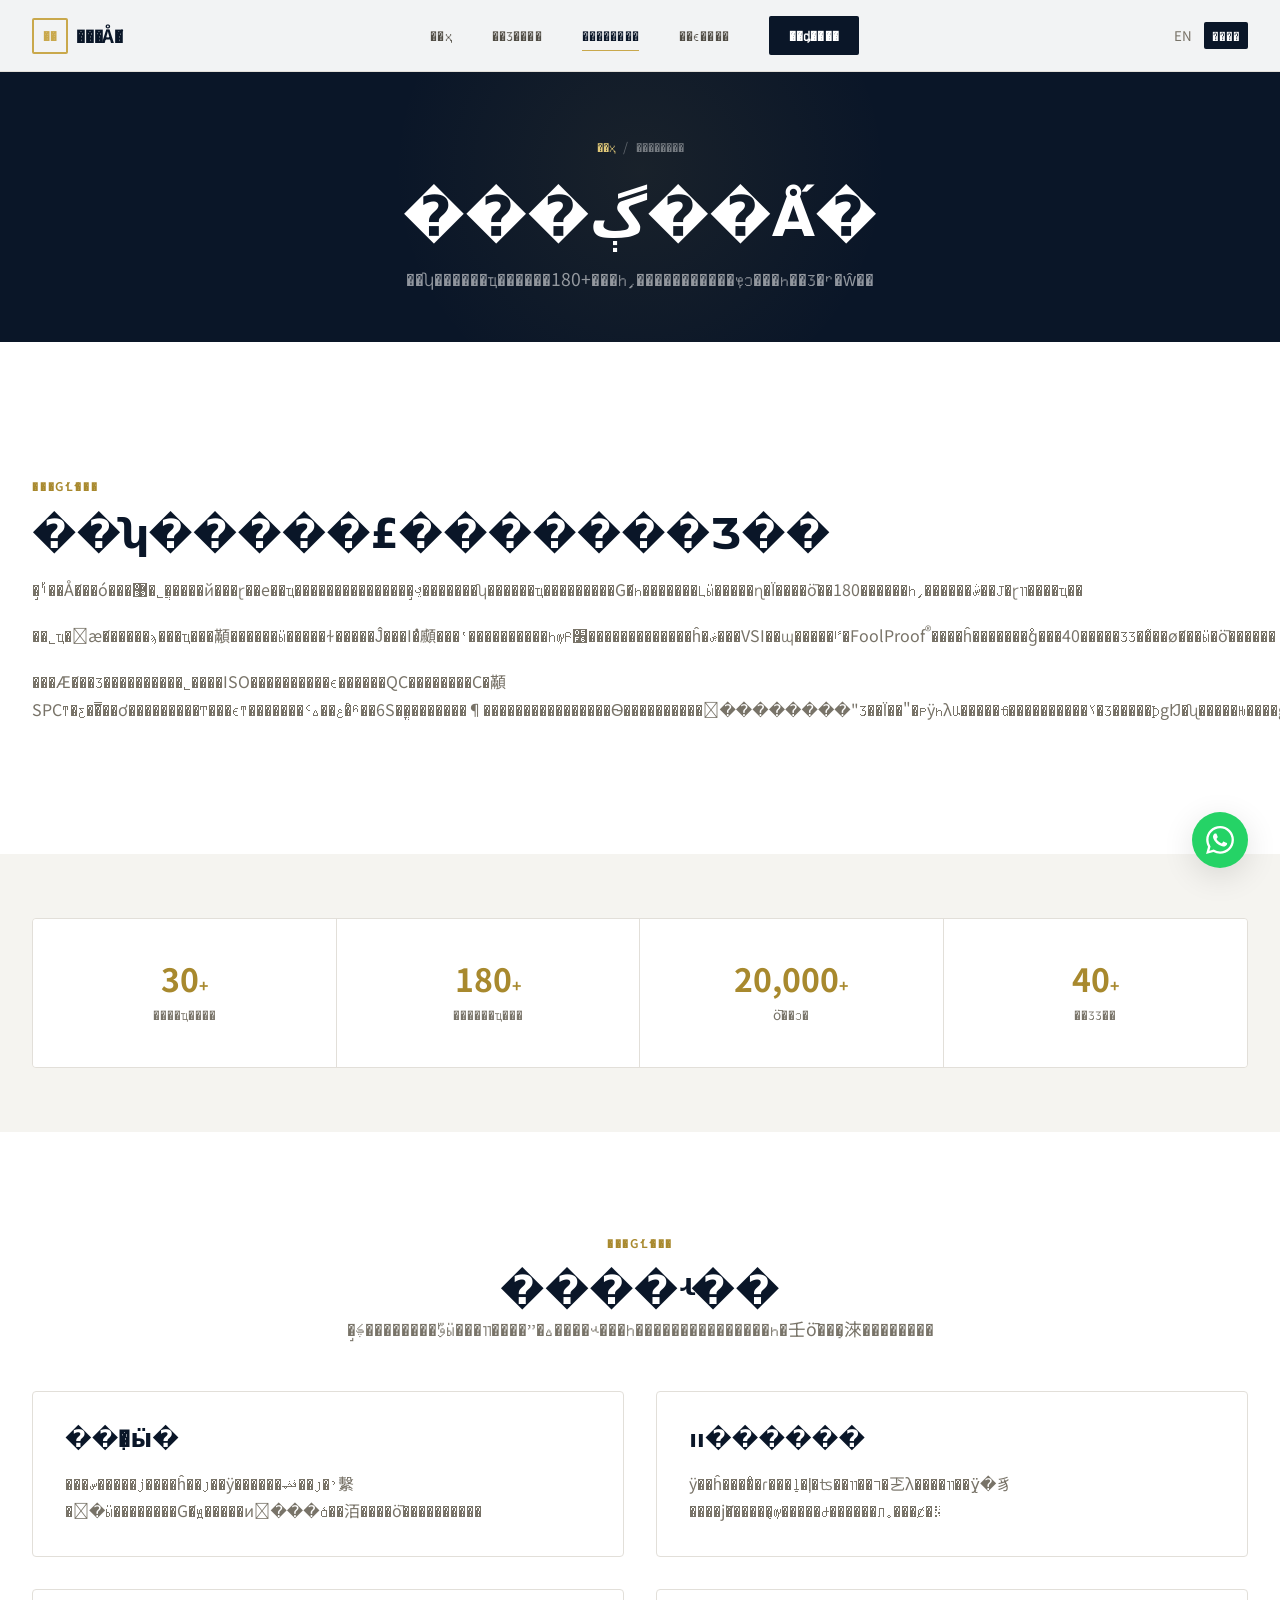
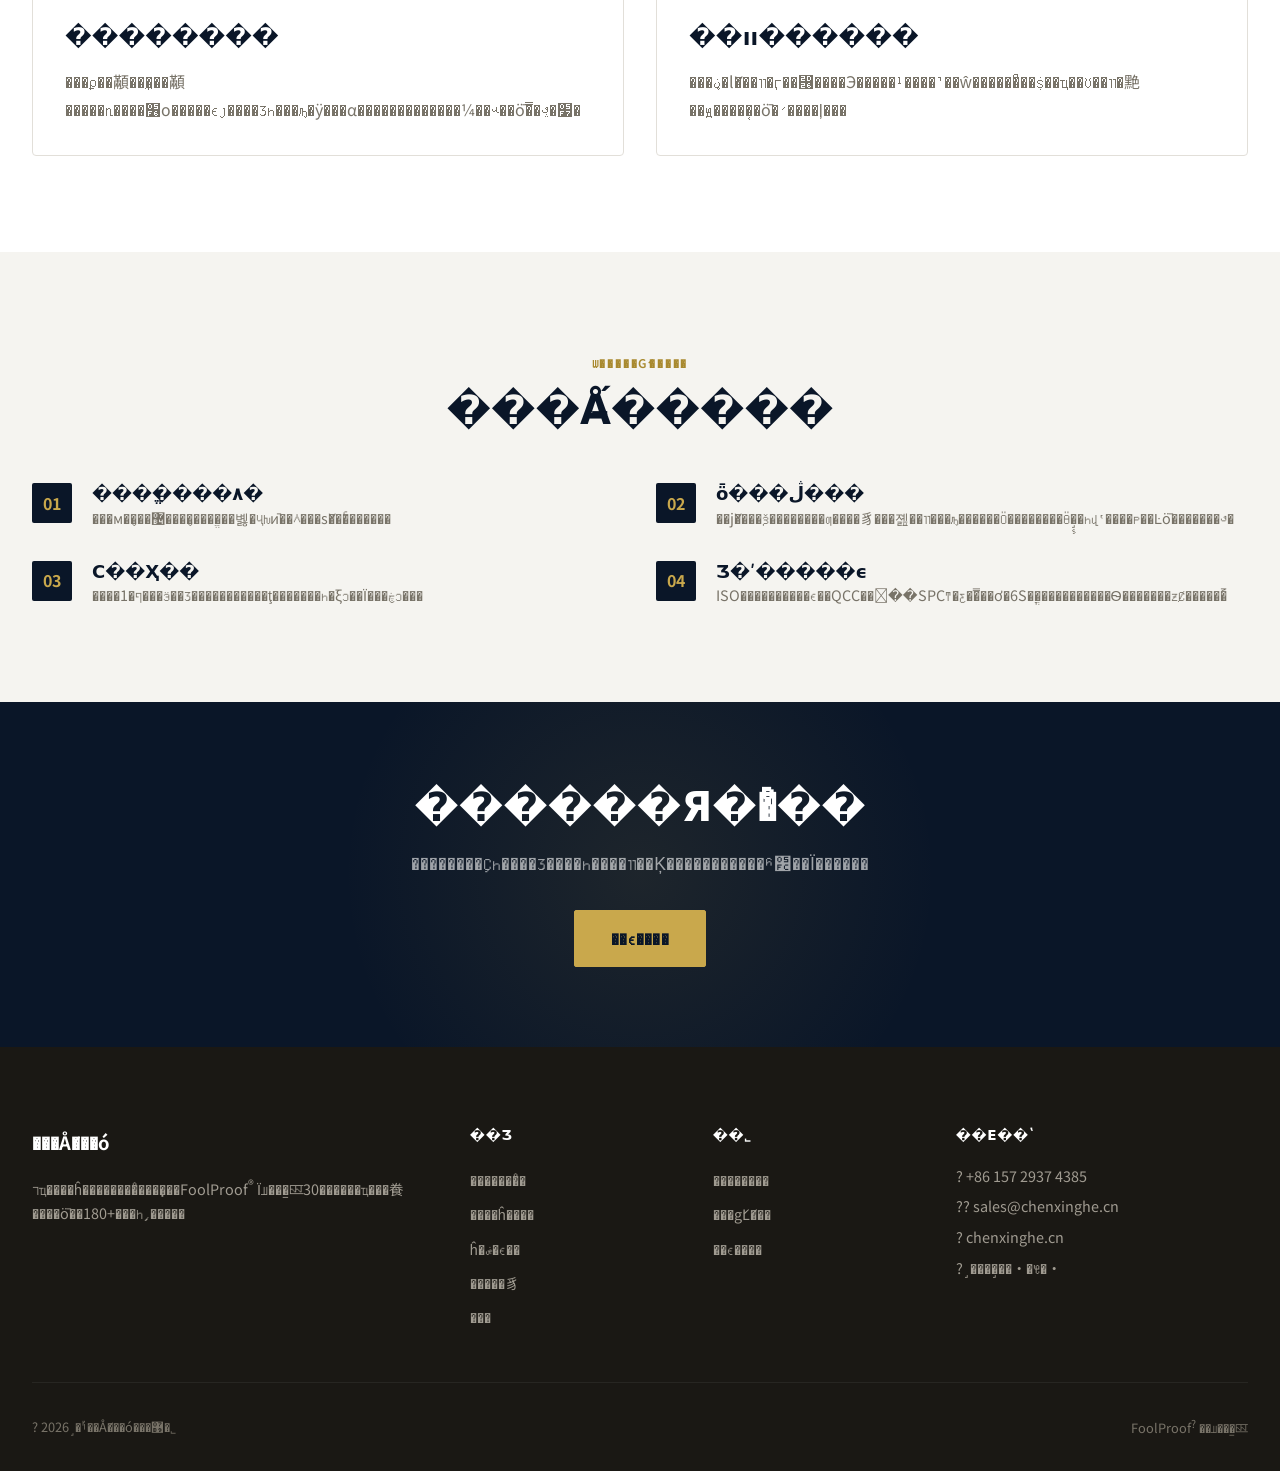
==== commit 3c6209c8: "Add lightbox zoom, processed product images, update all pages" ====
--- a/about-zh.html
+++ b/about-zh.html
@@ -3,244 +3,169 @@
 <head>
   <meta charset="UTF-8">
   <meta name="viewport" content="width=device-width, initial-scale=1.0">
-  <meta name="description" content="关于郑州辰星禾商贸有限公�?�?FoolProof®雷蒙磨机油润滑总成制造商。了解我们的工厂、质量控制和出口能力�?>
-  <meta name="keywords" content="雷蒙磨配件厂家中�?机油润滑总成工厂,郑州矿山设备">
-  <link rel="canonical" href="https://chenxinghe.cn/about.html">
-  <title>关于我们 �?郑州辰星禾商贸有限公�?| FoolProof® 制造商</title>
+  <meta name="description" content="֣�ݳ��Ǻ���ó���޹�˾ �� 30�����ɽ��е��ҵ���飬רעFoolProof?����ĥ�������ܳɡ��������ĥ�ۻ��з����죬����ȫ��180������Һ͵�����">
+  <meta name="keywords" content="���Ǻ���ó,����ĥ���������,֣�ݿ�ɽ��е,FoolProof�������ܳ�">
+  <link rel="canonical" href="https://chenxinghe.cn/about-zh.html">
+  <title>�������� �� ֣�ݳ��Ǻ���ó���޹�˾ | ��ɽ��е������</title>
   <link rel="stylesheet" href="css/style.css">
   <link rel="preconnect" href="https://fonts.googleapis.com">
   <link href="https://fonts.googleapis.com/css2?family=Noto+Sans+SC:wght@400;500;600;700;800&display=swap" rel="stylesheet">
-  <link rel="icon" type="image/svg+xml" href="data:image/svg+xml,%3Csvg xmlns='http://www.w3.org/2000/svg' viewBox='0 0 32 32'%3E%3Crect width='32' height='32' rx='4' fill='%230a1628'/%3E%3Ctext x='16' y='22' text-anchor='middle' fill='%23c9a84c' font-size='18' font-weight='bold'%3E%E8%BE%B0%3C/text%3E%3C/svg%3E">
-  <style>
-    body { font-family: 'Noto Sans SC', 'PingFang SC', 'Microsoft YaHei', sans-serif; }
-  </style>
+  <style>body { font-family: 'Noto Sans SC', 'PingFang SC', 'Microsoft YaHei', sans-serif; }</style>
+  <link rel="icon" type="image/svg+xml" href="data:image/svg+xml,%3Csvg xmlns='http://www.w3.org/2000/svg' viewBox='0 0 32 32'%3E%3Crect width='32' height='32' rx='4' fill='%230a1628'/%3E%3Ctext x='16' y='22' text-anchor='middle' fill='%23c9a84c' font-size='18' font-weight='bold'%3EC%3C/text%3E%3C/svg%3E">
 </head>
 <body>
 
   <header class="header" id="header">
     <div class="container">
-      <a href="index-zh.html" class="logo">
-        <span class="logo-icon">�?/span>
-        辰星�?      </a>
+      <a href="index-zh.html" class="logo"><span class="logo-icon">��</span>���Ǻ�</a>
       <nav class="nav" id="nav">
-        <a href="index-zh.html">首页</a>
-        <a href="products-zh.html">产品中心</a>
-        <a href="about-zh.html" class="active">关于我们</a>
-        <a href="contact-zh.html">联系我们</a>
-        <a href="contact-zh.html" class="nav-cta">获取报价</a>
+        <a href="index-zh.html">��ҳ</a><a href="products-zh.html">��Ʒ����</a>
+        <a href="about-zh.html" class="active">��������</a><a href="contact-zh.html">��ϵ����</a>
+        <a href="contact-zh.html" class="nav-cta">��ȡ����</a>
       </nav>
       <div class="lang-switch">
         <button onclick="location.href='about.html'">EN</button>
-        <button class="active" onclick="location.href='about-zh.html'">中文</button>
+        <button class="active" onclick="location.href='about-zh.html'">����</button>
       </div>
-      <button class="mobile-toggle" id="mobileToggle" aria-label="菜单">
-        <span></span><span></span><span></span>
-      </button>
+      <button class="mobile-toggle" id="mobileToggle" aria-label="�˵�"><span></span><span></span><span></span></button>
     </div>
   </header>
-
   <div class="mobile-nav" id="mobileNav">
-    <a href="index-zh.html">首页</a>
-    <a href="products-zh.html">产品中心</a>
-    <a href="about-zh.html">关于我们</a>
-    <a href="contact-zh.html">联系我们</a>
-    <a href="contact-zh.html" style="color: var(--color-gold-dark); font-weight: 700;">获取报价 �?/a>
+    <a href="index-zh.html">��ҳ</a><a href="products-zh.html">��Ʒ����</a>
+    <a href="about-zh.html">��������</a><a href="contact-zh.html">��ϵ����</a>
+    <a href="contact-zh.html" style="color: var(--color-gold-dark); font-weight: 700;">��ȡ���� ��</a>
   </div>
 
-  <!-- Page Header -->
-  <section class="page-header">
-    <div class="container">
-      <div class="breadcrumb">
-        <a href="index-zh.html">首页</a> <span>/</span> 关于我们
+  <section class="page-header"><div class="container">
+    <div class="breadcrumb"><a href="index-zh.html">��ҳ</a> <span>/</span> ��������</div>
+    <h1>���ڳ��Ǻ�</h1>
+    <p>��ʮ������ҵ������180+���Һ͵�����������ҿͻ���һ��Ʒ�ʳ�ŵ��</p>
+  </div></section>
+
+  <section class="section"><div class="container">
+    <div class="grid grid-2 gap-12" style="align-items: center;">
+      <div class="fade-in">
+        <span class="section-label">���ǵĹ���</span>
+        <h2>��ʮ�����£�������Ʒ��</h2>
+        <p style="color: var(--color-gray-500); line-height: 1.8; margin: 1rem 0;">
+          ֣�ݳ��Ǻ���ó���޹�˾ֲ�����й���ɽ��е��ҵ��������������֣�ݡ�������ʮ������ҵ���������Ǵ�һ�������Լӹ�����ɳ�Ϊ����ȫ��180������Һ͵������ۺ��Ϳ�ɽװ����ҵ��
+        </p>
+        <p style="color: var(--color-gray-500); line-height: 1.8; margin-bottom: 1rem;">
+          ��˾ҵ�񸲸ǽ������ϡ���ҵ���顢������ӹ�����ɫ�����Ĵ���İ�顣���ʽ����������ҺѹԲ׶�������������ĥ�ۻ���VSI��ɰ�����ٵ�FoolProof<sup>&reg;</sup>����ĥ�������ܳɡ���40�����ƷƷ�࣬���ǿ���ӹ�ȫ������
+        </p>
+        <p style="color: var(--color-gray-500); line-height: 1.8;">
+          ���Ǽ���Ʒ����������˾����ISO����������ϵ������QC��������С�顢SPCͳ�ƹ��̿��ơ���������Ͳ���ϵͳ�������ʿع��ߡ�ͬʱ��6S�ֳ��������¶����������������Ѳ������������������"Ʒ��Ϊ��"�ᴩÿһλԱ�����ճ����������۲�Ʒ�����ϷǵĲ�ʯ�����Ƕ����ǵ�ѡ�󳧣�ÿһ��ĥ����ÿһ̨�������ÿһö������������ų��Ǻ̵�Ʒ�ʳ�ŵ��
+        </p>
       </div>
-      <h1>关于辰星�?/h1>
-      <p>基于数十年的制造专业经验。以质量为承诺，持续驱动�?/p>
-    </div>
-  </section>
-
-  <!-- Company Story -->
-  <section class="section">
-    <div class="container">
-      <div class="grid grid-2 gap-12" style="align-items: center;">
-        <div class="fade-in">
-          <span class="section-label">我们的故�?/span>
-          <h2>从郑州走向世�?/h2>
-          <p style="color: var(--color-gray-500); line-height: 1.8; margin: 1rem 0;">
-            郑州辰星禾商贸有限公司成立于河南郑州——中国矿山设备制造中心。我们拥有自有工厂和专业的工程团队，专注于雷蒙磨机油润滑总成的设计、制造和出口�?          </p>
-          <p style="color: var(--color-gray-500); line-height: 1.8; margin-bottom: 1rem;">
-            我们看到了行业中的一个持续问题：传统的黄油润滑磨辊需要频繁维护，容易出现轴承过早损坏，并导致磨粉厂运营成本高昂的停机。我们的解决方案�?FoolProof<sup>®</sup> —�?一种密封油润滑系统，大幅延长使用寿命并降低总拥有成本�?          </p>
-          <p style="color: var(--color-gray-500); line-height: 1.8;">
-            如今，我们为非洲、东南亚和中东的磨粉厂供货，月产400套磨辊总成，以可靠性和高性价比赢得日益增长的声誉�?          </p>
-        </div>
-        <div class="fade-in" style="display: flex; justify-content: center;">
-          <svg width="360" height="320" viewBox="0 0 360 320" fill="none" xmlns="http://www.w3.org/2000/svg">
-            <rect x="40" y="40" width="280" height="240" rx="6" stroke="#c9a84c" stroke-width="1" fill="none"/>
-            <rect x="60" y="60" width="100" height="80" rx="4" stroke="#0a1628" stroke-width="1.5" fill="none"/>
-            <rect x="180" y="60" width="120" height="80" rx="4" stroke="#0a1628" stroke-width="1.5" fill="none"/>
-            <rect x="60" y="160" width="100" height="100" rx="4" stroke="#0a1628" stroke-width="1.5" fill="none"/>
-            <rect x="180" y="160" width="120" height="100" rx="4" stroke="#0a1628" stroke-width="1.5" fill="none"/>
-            <text x="110" y="105" text-anchor="middle" fill="#c9a84c" font-size="14" font-weight="700">CNC加工</text>
-            <text x="240" y="105" text-anchor="middle" fill="#c9a84c" font-size="14" font-weight="700">组装</text>
-            <text x="110" y="215" text-anchor="middle" fill="#c9a84c" font-size="14" font-weight="700">质检实验�?/text>
-            <text x="240" y="215" text-anchor="middle" fill="#c9a84c" font-size="14" font-weight="700">仓库</text>
-          </svg>
-        </div>
+      <div class="fade-in" style="display: flex; justify-content: center;">
+        <svg width="360" height="320" viewBox="0 0 360 320" fill="none" xmlns="http://www.w3.org/2000/svg">
+          <rect x="40" y="40" width="280" height="240" rx="6" stroke="#c9a84c" stroke-width="1" fill="none"/>
+          <rect x="60" y="60" width="100" height="80" rx="4" stroke="#0a1628" stroke-width="1.5" fill="none"/>
+          <rect x="180" y="60" width="120" height="80" rx="4" stroke="#0a1628" stroke-width="1.5" fill="none"/>
+          <rect x="60" y="160" width="100" height="100" rx="4" stroke="#0a1628" stroke-width="1.5" fill="none"/>
+          <rect x="180" y="160" width="120" height="100" rx="4" stroke="#0a1628" stroke-width="1.5" fill="none"/>
+          <text x="110" y="105" text-anchor="middle" fill="#c9a84c" font-size="14" font-weight="700">���ؼӹ�</text>
+          <text x="240" y="105" text-anchor="middle" fill="#c9a84c" font-size="14" font-weight="700">װ�䳵��</text>
+          <text x="110" y="215" text-anchor="middle" fill="#c9a84c" font-size="14" font-weight="700">�ʼ�����</text>
+          <text x="240" y="215" text-anchor="middle" fill="#c9a84c" font-size="14" font-weight="700">�ִ�����</text>
+        </svg>
       </div>
     </div>
-  </section>
+  </div></section>
 
-  <!-- Stats -->
-  <section style="background: var(--color-off-white); padding: 4rem 0;">
-    <div class="container">
-      <div class="about-stats">
-        <div class="about-stat">
-          <div class="number">400<span style="font-size: 1rem;">+</span></div>
-          <div class="label">月产能（套）</div>
-        </div>
-        <div class="about-stat">
-          <div class="number">15<span style="font-size: 1rem;">+</span></div>
-          <div class="label">出口国家</div>
-        </div>
-        <div class="about-stat">
-          <div class="number">20�?00</div>
-          <div class="label">单套重量（kg�?/div>
-        </div>
-        <div class="about-stat">
-          <div class="number">2×�?×</div>
-          <div class="label">使用寿命延长</div>
-        </div>
+  <section style="background: var(--color-off-white); padding: 4rem 0;"><div class="container">
+    <div class="about-stats">
+      <div class="about-stat"><div class="number">30<span style="font-size: 1rem;">+</span></div><div class="label">����ҵ����</div></div>
+      <div class="about-stat"><div class="number">180<span style="font-size: 1rem;">+</span></div><div class="label">������ҵ���</div></div>
+      <div class="about-stat"><div class="number">20,000<span style="font-size: 1rem;">+</span></div><div class="label">ȫ��ͻ�</div></div>
+      <div class="about-stat"><div class="number">40<span style="font-size: 1rem;">+</span></div><div class="label">��ƷƷ��</div></div>
+    </div>
+  </div></section>
+
+  <section class="section" id="factory"><div class="container">
+    <div class="text-center" style="margin-bottom: 3rem;">
+      <span class="section-label">���ǵĹ���</span><h2>����ʵ��</h2>
+      <p class="section-subtitle" style="margin: 0 auto;">֣�ݹ��������ؼӹ���װ����ˮ�ߡ����ʵ���Һ���������������һ�壬ȫ���̹淶��������</p>
+    </div>
+    <div class="grid grid-2 gap-8">
+      <div class="fade-in" style="padding: 2rem; border: 1px solid var(--color-gray-200); border-radius: var(--radius-md);">
+        <h3 style="margin-bottom: 1rem;">���ܼӹ�</h3>
+        <p style="color: var(--color-gray-500); line-height: 1.7;">���س�����ϳ����ĥ��ȷ��ÿ������ﵽ��ȷ�ߴ繫��ӹ��������Ǵ�ԭ�����и���ձ��洦����ȫ����������</p>
+      </div>
+      <div class="fade-in" style="padding: 2rem; border: 1px solid var(--color-gray-200); border-radius: var(--radius-md);">
+        <h3 style="margin-bottom: 1rem;">װ������</h3>
+        <p style="color: var(--color-gray-500); line-height: 1.7;">ÿ��ĥ���ܳ��ɾ���ḻ�ļ�ʦ��ר��װ�乤λ����װ��ÿ̨�豸����ǰ�����ܷ�ѹ�����Ժ������ת˳���ȼ�⡣</p>
+      </div>
+      <div class="fade-in" style="padding: 2rem; border: 1px solid var(--color-gray-200); border-radius: var(--radius-md);">
+        <h3 style="margin-bottom: 1rem;">��������</h3>
+        <p style="color: var(--color-gray-500); line-height: 1.7;">���ϼ��顢���̼��顢�����ռ����׶ο�����ϵȷ����Ʒһ���ԡ�ÿ���α�������������¼��ʵ��ȫ�̿�׷�ݡ�</p>
+      </div>
+      <div class="fade-in" style="padding: 2rem; border: 1px solid var(--color-gray-200); border-radius: var(--radius-md);">
+        <h3 style="margin-bottom: 1rem;">��װ������</h3>
+        <p style="color: var(--color-gray-500); line-height: 1.7;">���ڼ�ľ���װ�ӷ��⴦����Э�����ˡ����˺��ŵ������ͣ��ṩ��ҵ��Ʊ��װ�䵥��ԭ����֤��ȫ�׳����ļ���</p>
       </div>
     </div>
-  </section>
+  </div></section>
 
-  <!-- Factory -->
-  <section class="section" id="factory">
-    <div class="container">
-      <div class="text-center" style="margin-bottom: 3rem;">
-        <span class="section-label">我们的设�?/span>
-        <h2>制造卓�?/h2>
-        <p class="section-subtitle" style="margin: 0 auto;">
-          我们的郑州工厂配备现代化CNC加工中心、组装线和专业质量控制实验室�?        </p>
+  <section class="section" style="background: var(--color-off-white);"><div class="container">
+    <div class="text-center" style="margin-bottom: 3rem;">
+      <span class="section-label">ѡ�����ǵ�����</span><h2>���Ǻ̵�����</h2>
+    </div>
+    <div class="grid grid-2 gap-8">
+      <div style="display: flex; gap: 1.25rem; align-items: flex-start;" class="fade-in">
+        <div style="flex-shrink: 0; width: 40px; height: 40px; background: var(--color-navy); color: var(--color-gold); display: flex; align-items: center; justify-content: center; font-weight: 700; border-radius: var(--radius-sm);">01</div>
+        <div><h4>����ֱ���۸�</h4><p style="color: var(--color-gray-500); font-size: 0.9rem; line-height: 1.6;">���м��̡��޴����̡���ֱ���볧�ҶԽӣ��۸���š���ͨ������</p></div>
       </div>
-      <div class="grid grid-2 gap-8">
-        <div class="fade-in" style="padding: 2rem; border: 1px solid var(--color-gray-200); border-radius: var(--radius-md);">
-          <h3 style="margin-bottom: 1rem;">精密加工</h3>
-          <p style="color: var(--color-gray-500); line-height: 1.7;">
-            CNC车床、铣床和磨削设备确保每一个零部件都符合精确的尺寸公差。我们的加工能力覆盖完整制造链——从原材料切割到最终表面处理�?          </p>
-        </div>
-        <div class="fade-in" style="padding: 2rem; border: 1px solid var(--color-gray-200); border-radius: var(--radius-md);">
-          <h3 style="margin-bottom: 1rem;">组装与测�?/h3>
-          <p style="color: var(--color-gray-500); line-height: 1.7;">
-            每个磨辊总成都由经验丰富的技术人员在专用组装工位上完成。每个单元在出厂前都经过密封完整性压力测试和轴承旋转顺畅性测试�?          </p>
-        </div>
-        <div class="fade-in" style="padding: 2rem; border: 1px solid var(--color-gray-200); border-radius: var(--radius-md);">
-          <h3 style="margin-bottom: 1rem;">质量控制</h3>
-          <p style="color: var(--color-gray-500); line-height: 1.7;">
-            来料检验、过程检验和最终质检——我们的三级质量体系确保一致性。我们为每一批次保留详细的生产记录，实现完全可追溯性�?          </p>
-        </div>
-        <div class="fade-in" style="padding: 2rem; border: 1px solid var(--color-gray-200); border-radius: var(--radius-md);">
-          <h3 style="margin-bottom: 1rem;">包装与物�?/h3>
-          <p style="color: var(--color-gray-500); line-height: 1.7;">
-            出口级木箱包装，带防锈处理。我们协调海运、空运和门到门配送。文件支持包括商业发票、装箱单和原产地证书�?          </p>
-        </div>
+      <div style="display: flex; gap: 1.25rem; align-items: flex-start;" class="fade-in">
+        <div style="flex-shrink: 0; width: 40px; height: 40px; background: var(--color-navy); color: var(--color-gold); display: flex; align-items: center; justify-content: center; font-weight: 700; border-radius: var(--radius-sm);">02</div>
+        <div><h4>ȫ���ڷ���</h4><p style="color: var(--color-gray-500); font-size: 0.9rem; line-height: 1.6;">��ǰ����ѯ��������ƣ����豸���졢��װ���ԡ������Ӧ��������Ӫ֧�֣�һվʽ����ᴩ��Ŀȫ�������ڡ�</p></div>
+      </div>
+      <div style="display: flex; gap: 1.25rem; align-items: flex-start;" class="fade-in">
+        <div style="flex-shrink: 0; width: 40px; height: 40px; background: var(--color-navy); color: var(--color-gold); display: flex; align-items: center; justify-content: center; font-weight: 700; border-radius: var(--radius-sm);">03</div>
+        <div><h4>С��Ҳ��</h4><p style="color: var(--color-gray-500); font-size: 0.9rem; line-height: 1.6;">����1�ף���ӭ��Ʒ�����������ţ�������һ�ξͻ��Ϊ���ڿͻ���</p></div>
+      </div>
+      <div style="display: flex; gap: 1.25rem; align-items: flex-start;" class="fade-in">
+        <div style="flex-shrink: 0; width: 40px; height: 40px; background: var(--color-navy); color: var(--color-gold); display: flex; align-items: center; justify-content: center; font-weight: 700; border-radius: var(--radius-sm);">04</div>
+        <div><h4>Ʒ�ʹ�����ϵ</h4><p style="color: var(--color-gray-500); font-size: 0.9rem; line-height: 1.6;">ISO����������ϵ��QCС����SPCͳ�ƹ��̿��ơ�6S�ֳ�����������Ѳ�������ƶȻ�����ۡ�</p></div>
       </div>
     </div>
-  </section>
+  </div></section>
 
-  <!-- Why Choose Us -->
-  <section class="section" style="background: var(--color-off-white);">
-    <div class="container">
-      <div class="text-center" style="margin-bottom: 3rem;">
-        <span class="section-label">为什么与我们合作</span>
-        <h2>辰星禾的优势</h2>
-      </div>
-      <div class="grid grid-2 gap-8">
-        <div style="display: flex; gap: 1.25rem; align-items: flex-start;" class="fade-in">
-          <div style="flex-shrink: 0; width: 40px; height: 40px; background: var(--color-navy); color: var(--color-gold); display: flex; align-items: center; justify-content: center; font-weight: 700; border-radius: var(--radius-sm);">01</div>
-          <div>
-            <h4>工厂直供价格</h4>
-            <p style="color: var(--color-gray-500); font-size: 0.9rem; line-height: 1.6;">无代理商、无经销商、无中间商。您直接与制造商交易，意味着更优的价格和更快的沟通�?/p>
-          </div>
-        </div>
-        <div style="display: flex; gap: 1.25rem; align-items: flex-start;" class="fade-in">
-          <div style="flex-shrink: 0; width: 40px; height: 40px; background: var(--color-navy); color: var(--color-gold); display: flex; align-items: center; justify-content: center; font-weight: 700; border-radius: var(--radius-sm);">02</div>
-          <div>
-            <h4>英语流利团队</h4>
-            <p style="color: var(--color-gray-500); font-size: 0.9rem; line-height: 1.6;">我们的销售和支持团队能用英语流利沟通。技术文档、报价和售后服务——全部使用清晰的英语�?/p>
-          </div>
-        </div>
-        <div style="display: flex; gap: 1.25rem; align-items: flex-start;" class="fade-in">
-          <div style="flex-shrink: 0; width: 40px; height: 40px; background: var(--color-navy); color: var(--color-gold); display: flex; align-items: center; justify-content: center; font-weight: 700; border-radius: var(--radius-sm);">03</div>
-          <div>
-            <h4>小订单欢�?/h4>
-            <p style="color: var(--color-gray-500); font-size: 0.9rem; line-height: 1.6;">样品和试用订单起订量1套。我们理解您需要先测试质量再决定批量采购——我们对您的回头充满信心�?/p>
-          </div>
-        </div>
-        <div style="display: flex; gap: 1.25rem; align-items: flex-start;" class="fade-in">
-          <div style="flex-shrink: 0; width: 40px; height: 40px; background: var(--color-navy); color: var(--color-gold); display: flex; align-items: center; justify-content: center; font-weight: 700; border-radius: var(--radius-sm);">04</div>
-          <div>
-            <h4>售后服务支持</h4>
-            <p style="color: var(--color-gray-500); font-size: 0.9rem; line-height: 1.6;">安装指导、维护培训和快速配件供应。我们不只是销售产品——我们建立长期合作伙伴关系�?/p>
-          </div>
-        </div>
+  <section class="cta-banner"><div class="container">
+    <h2>������Я��ͬ��</h2>
+    <p>��������Ҫһ����Ʒ����һ����װ��Ķ�����������ʱ׼��Ϊ������</p>
+    <a href="contact-zh.html" class="btn btn-primary btn-lg">��ϵ����</a>
+  </div></section>
+
+  <footer class="footer"><div class="container">
+    <div class="footer-grid">
+      <div class="footer-about"><div class="footer-logo">���Ǻ���ó</div>
+        <p>רҵ����ĥ�������ܳ������̣�FoolProof<sup>&reg;</sup> Ϊע���̱ꡣ30������ҵ���飬����ȫ��180+���Һ͵�����</p></div>
+      <div><h4>��Ʒ</h4>
+        <a href="products-zh.html#roller-assembly">�������ܳ�</a>
+        <a href="products-zh.html#complete-mill">����ĥ����</a>
+        <a href="products-zh.html#grinding-mills">ĥ�ۻ�ϵ��</a>
+        <a href="products-zh.html#crushing-equipment">�����豸</a>
+        <a href="products-zh.html#spare-parts">���</a></div>
+      <div><h4>��˾</h4>
+        <a href="about-zh.html">��������</a><a href="about-zh.html#factory">���ǵĹ���</a><a href="contact-zh.html">��ϵ����</a></div>
+      <div><h4>��ϵ��ʽ</h4>
+        <div class="footer-contact">
+          <p>? +86 157 2937 4385</p><p>?? sales@chenxinghe.cn</p>
+          <p>? chenxinghe.cn</p><p>? ֣����֣��·�Ҽ�·</p></div>
       </div>
     </div>
-  </section>
+    <div class="footer-bottom">
+      <span>? 2026 ֣�ݳ��Ǻ���ó���޹�˾</span><span>FoolProof<sup>?</sup> ��ע���̱ꡣ</span>
+    </div>
+  </div></footer>
 
-  <!-- CTA -->
-  <section class="cta-banner">
-    <div class="container">
-      <h2>让我们一起创�?/h2>
-      <p>无论您需要单套样品还是整柜货物，我们都准备好为您服务。今天就联系我们�?/p>
-      <a href="contact-zh.html" class="btn btn-primary btn-lg">联系我们</a>
-    </div>
-  </section>
-
-  <!-- Footer -->
-  <footer class="footer">
-    <div class="container">
-      <div class="footer-grid">
-        <div class="footer-about">
-          <div class="footer-logo">辰星禾商�?/div>
-          <p>专业生产雷蒙磨机油润滑总成的制造商和出口商。FoolProof<sup>®</sup> 是我们的注册商标�?/p>
-        </div>
-        <div>
-          <h4>产品</h4>
-          <a href="products-zh.html#roller-assembly">机油润滑总成</a>
-          <a href="products-zh.html#complete-mill">雷蒙磨机整机</a>
-          <a href="products-zh.html#spare-parts">磨机配件</a>
-        </div>
-        <div>
-          <h4>公司</h4>
-          <a href="about-zh.html">关于我们</a>
-          <a href="about-zh.html#factory">我们的工�?/a>
-          <a href="contact-zh.html">联系我们</a>
-        </div>
-        <div>
-          <h4>联系方式</h4>
-          <div class="footer-contact">
-            <p>📞 +86 157 2937 4385</p>
-            <p>✉️ sales@chenxinghe.cn</p>
-            <p>🌐 chenxinghe.cn</p>
-            <p>📍 中国河南郑州</p>
-          </div>
-        </div>
-      </div>
-      <div class="footer-bottom">
-        <span>© 2026 郑州辰星禾商贸有限公�?/span>
-        <span>FoolProof<sup>®</sup> 是注册商标�?/span>
-      </div>
-    </div>
-  </footer>
-
-  <a href="https://wa.me/8615729374385" class="whatsapp-float" target="_blank" rel="noopener" aria-label="WhatsApp咨询">
+  <a href="https://wa.me/8615729374385" class="whatsapp-float" target="_blank" rel="noopener" aria-label="WhatsApp��ѯ">
     <svg viewBox="0 0 24 24"><path d="M17.472 14.382c-.297-.149-1.758-.867-2.03-.967-.273-.099-.471-.148-.67.15-.197.297-.767.966-.94 1.164-.173.199-.347.223-.644.075-.297-.15-1.255-.463-2.39-1.475-.883-.788-1.48-1.761-1.653-2.059-.173-.297-.018-.458.13-.606.134-.133.298-.347.446-.52.149-.174.198-.298.298-.497.099-.198.05-.371-.025-.52-.075-.149-.669-1.612-.916-2.207-.242-.579-.487-.5-.669-.51-.173-.008-.371-.01-.57-.01-.198 0-.52.074-.792.372-.272.297-1.04 1.016-1.04 2.479 0 1.462 1.065 2.875 1.213 3.074.149.198 2.096 3.2 5.077 4.487.709.306 1.262.489 1.694.625.712.227 1.36.195 1.871.118.571-.085 1.758-.719 2.006-1.413.248-.694.248-1.289.173-1.413-.074-.124-.272-.198-.57-.347m-5.421 7.403h-.004a9.87 9.87 0 01-5.031-1.378l-.361-.214-3.741.982.998-3.648-.235-.374a9.86 9.86 0 01-1.51-5.26c.001-5.45 4.436-9.884 9.888-9.884 2.64 0 5.122 1.03 6.988 2.898a9.825 9.825 0 012.893 6.994c-.003 5.45-4.437 9.884-9.885 9.884m8.413-18.297A11.815 11.815 0 0012.05 0C5.495 0 .16 5.335.157 11.892c0 2.096.547 4.142 1.588 5.945L.057 24l6.305-1.654a11.882 11.882 0 005.683 1.448h.005c6.554 0 11.89-5.335 11.893-11.893a11.821 11.821 0 00-3.48-8.413z"/></svg>
   </a>
-
-  <button class="back-to-top" id="backToTop" aria-label="返回顶部">
+  <button class="back-to-top" id="backToTop" aria-label="���ض���">
     <svg width="18" height="18" viewBox="0 0 24 24" fill="none" stroke="currentColor" stroke-width="2"><path d="M18 15l-6-6-6 6"/></svg>
   </button>
-
   <script src="js/main.js"></script>
 </body>
 </html>
